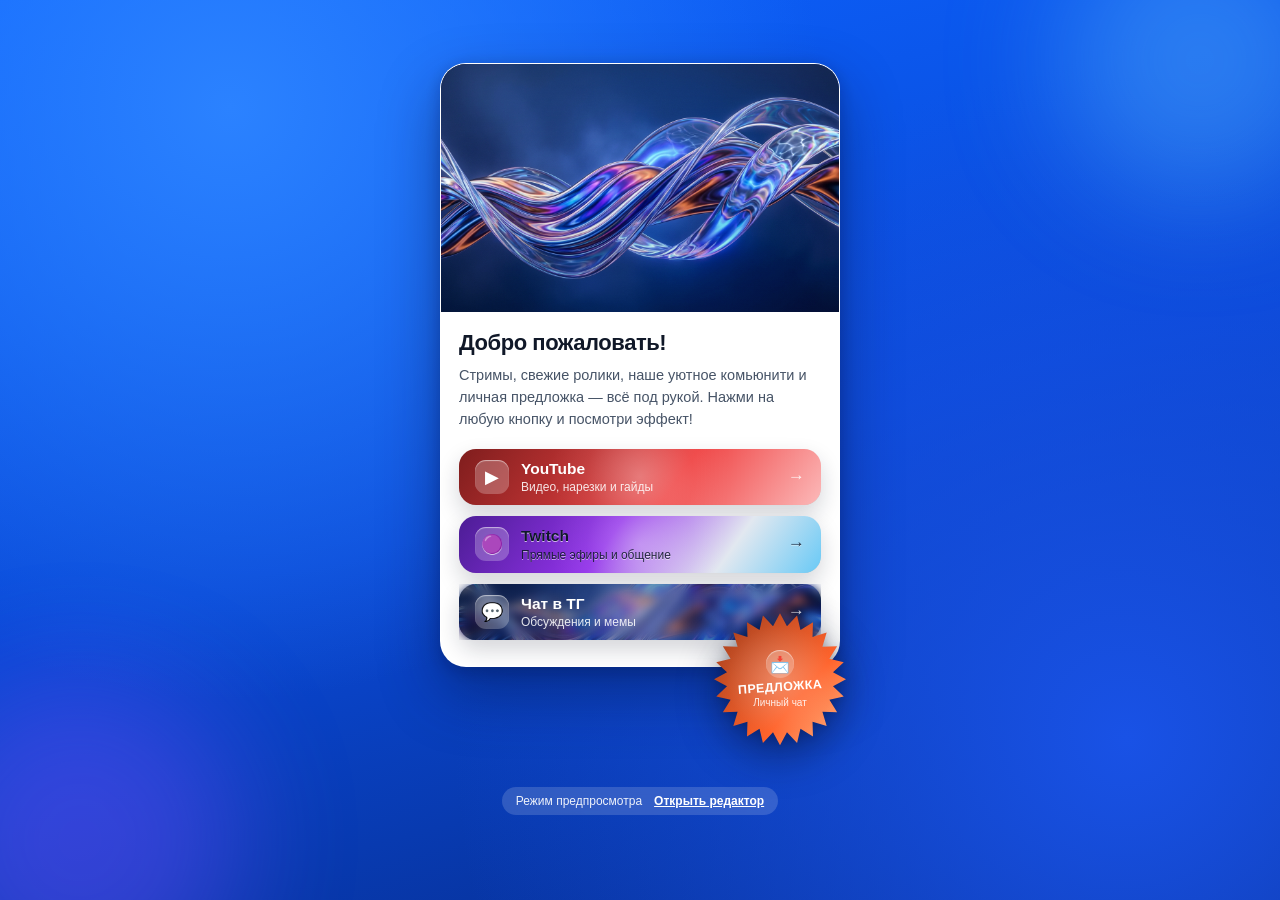
==== docs/index.html @ f191b09d "Add Telegram channel bot and liquid-chrome Mini App" ====
<!DOCTYPE html>
<html lang="ru">
<head>
  <meta charset="UTF-8" />
  <meta name="viewport" content="width=device-width, initial-scale=1.0, maximum-scale=1.0, user-scalable=no" />
  <title>Меню канала</title>
  <script src="https://telegram.org/js/telegram-web-app.js"></script>
  <link rel="stylesheet" href="./styles.css" />
</head>
<body class="bg-telegram-blue">
  <div class="ambient-bg" aria-hidden="true">
    <span class="orb orb-1"></span>
    <span class="orb orb-2"></span>
  </div>

  <main class="stage">
    <section class="card-wrapper" id="cardWrapper">
      <article class="channel-card" id="channelCard">
        <div class="cover-box" id="coverBox">
          <img id="coverImg" src="./assets/cover.jpg" alt="Обложка канала" loading="eager" />
          <div class="cover-gloss"></div>
        </div>

        <div class="card-content">
          <h1 class="brand-title" id="brandTitle">Добро пожаловать!</h1>
          <p class="brand-subtitle" id="brandSubtitle"></p>

          <div class="buttons-stack" id="buttonsStack"></div>
        </div>
      </article>

      <div class="starburst-dock" id="starburstDock"></div>
    </section>

    <footer class="miniapp-footer" id="previewBar" hidden>
      <span>Режим предпросмотра</span>
      <a href="./editor.html" class="footer-link">Открыть редактор</a>
    </footer>
  </main>

  <script src="./app.js"></script>
</body>
</html>
---- docs/styles.css ----
:root {
  --bg-blue-top: #0c63ff;
  --bg-blue-mid: #0a49d6;
  --bg-blue-bottom: #062b8a;
  --card-bg: #ffffff;
  --card-text: #101828;
  --card-muted: #475467;
  --card-shadow: 0 26px 60px rgba(3, 18, 66, 0.45), 0 4px 16px rgba(3, 18, 66, 0.25);
  --mx: 50%;
  --my: 50%;
}

* {
  box-sizing: border-box;
  -webkit-tap-highlight-color: transparent;
}

html,
body {
  margin: 0;
  min-height: 100%;
  font-family: -apple-system, BlinkMacSystemFont, "Segoe UI", Roboto, Inter, Helvetica, Arial, sans-serif;
  color: var(--card-text);
  overflow-x: hidden;
}

body.bg-telegram-blue {
  background: radial-gradient(circle at 18% 12%, #2b82ff 0%, transparent 45%),
              radial-gradient(circle at 88% 82%, #1952e6 0%, transparent 50%),
              linear-gradient(165deg, var(--bg-blue-top) 0%, var(--bg-blue-mid) 52%, var(--bg-blue-bottom) 100%);
}

body.bg-telegram-dark {
  background: radial-gradient(circle at 20% 15%, #1f3d7a 0%, transparent 48%),
              linear-gradient(165deg, #0b1120 0%, #111b33 55%, #090e1a 100%);
}

body.bg-telegram-theme {
  background: var(--tg-theme-bg-color, linear-gradient(165deg, var(--bg-blue-top), var(--bg-blue-bottom)));
}

.ambient-bg {
  position: fixed;
  inset: 0;
  pointer-events: none;
  overflow: hidden;
  z-index: 0;
}

.orb {
  position: absolute;
  border-radius: 50%;
  filter: blur(60px);
  opacity: 0.42;
  animation: floatOrb 12s ease-in-out infinite alternate;
}

.orb-1 {
  width: 280px;
  height: 280px;
  top: -80px;
  right: -60px;
  background: #57b5ff;
}

.orb-2 {
  width: 320px;
  height: 320px;
  bottom: -100px;
  left: -80px;
  background: #6f4cff;
  animation-delay: -5s;
}

@keyframes floatOrb {
  from { transform: translate3d(0, 0, 0) scale(1); }
  to { transform: translate3d(18px, -22px, 0) scale(1.08); }
}

.stage {
  position: relative;
  z-index: 1;
  min-height: 100vh;
  display: flex;
  flex-direction: column;
  align-items: center;
  justify-content: center;
  padding: 20px 16px 42px;
}

.card-wrapper {
  position: relative;
  width: 100%;
  max-width: 400px;
  padding-bottom: 34px;
}

.channel-card {
  position: relative;
  background: var(--card-bg);
  border-radius: 26px;
  overflow: hidden;
  box-shadow: var(--card-shadow);
  border: 1px solid rgba(255, 255, 255, 0.55);
  transition: transform 0.25s ease;
}

body.card-dark .channel-card {
  background: #141c2f;
  color: #f8fafc;
  border-color: rgba(255, 255, 255, 0.14);
}

body.card-dark .brand-subtitle {
  color: #cbd5e1;
}

.cover-box {
  position: relative;
  width: 100%;
  aspect-ratio: 16 / 10;
  background: linear-gradient(135deg, #0f172a, #1d4ed8);
  overflow: hidden;
}

.cover-box img {
  width: 100%;
  height: 100%;
  object-fit: cover;
  display: block;
}

.cover-gloss {
  position: absolute;
  inset: 0;
  background: linear-gradient(180deg, rgba(255, 255, 255, 0.08) 0%, transparent 50%, rgba(16, 24, 40, 0.18) 100%);
  pointer-events: none;
}

.card-content {
  padding: 18px 18px 26px;
}

.brand-title {
  margin: 0 0 8px;
  font-size: 22px;
  line-height: 1.22;
  font-weight: 800;
  letter-spacing: -0.02em;
}

.brand-subtitle {
  margin: 0 0 18px;
  font-size: 14.5px;
  line-height: 1.5;
  color: var(--card-muted);
  white-space: pre-line;
}

.buttons-stack {
  display: flex;
  flex-direction: column;
  gap: 11px;
}

/* Base Interactive Button */
.fx-btn {
  --btn-mx: 50%;
  --btn-my: 50%;
  position: relative;
  display: flex;
  align-items: center;
  gap: 12px;
  width: 100%;
  min-height: 56px;
  padding: 11px 16px;
  border: 0;
  border-radius: 17px;
  cursor: pointer;
  text-align: left;
  text-decoration: none;
  color: #ffffff;
  font-family: inherit;
  overflow: hidden;
  user-select: none;
  isolation: isolate;
  transform: translateZ(0) scale(1);
  transition: transform 0.22s cubic-bezier(0.22, 1, 0.36, 1), box-shadow 0.25s ease;
  box-shadow:
    0 10px 22px rgba(15, 23, 42, 0.18),
    inset 0 1.5px 1px rgba(255, 255, 255, 0.72),
    inset 0 -2.5px 4px rgba(0, 0, 0, 0.24);
}

.fx-btn:active,
.fx-btn.is-pressed {
  transform: translateZ(0) scale(0.965);
}

.fx-btn__bg {
  position: absolute;
  inset: 0;
  z-index: -3;
  background-size: 230% 230%;
  animation: chromeFlow 6.5s ease-in-out infinite;
}

/* Specular moving chrome sheen */
.fx-btn::before {
  content: "";
  position: absolute;
  inset: -40% -60%;
  z-index: -2;
  background: linear-gradient(
    112deg,
    transparent 34%,
    rgba(255, 255, 255, 0.12) 43%,
    rgba(255, 255, 255, 0.72) 50%,
    rgba(196, 241, 255, 0.34) 54%,
    transparent 64%
  );
  transform: translateX(-65%) rotate(6deg);
  animation: chromeSweep 4.6s cubic-bezier(0.4, 0, 0.2, 1) infinite;
  pointer-events: none;
}

/* Pointer-tracking specular highlight */
.fx-btn::after {
  content: "";
  position: absolute;
  inset: 0;
  z-index: -1;
  background: radial-gradient(
    circle 120px at var(--btn-mx) var(--btn-my),
    rgba(255, 255, 255, 0.42),
    rgba(255, 255, 255, 0.08) 45%,
    transparent 75%
  );
  opacity: 0.75;
  pointer-events: none;
  transition: opacity 0.2s ease;
}

@keyframes chromeFlow {
  0%, 100% { background-position: 0% 50%; }
  50% { background-position: 100% 50%; }
}

@keyframes chromeSweep {
  0% { transform: translateX(-75%) rotate(6deg); }
  55%, 100% { transform: translateX(85%) rotate(6deg); }
}

/* Button Coating Variants */
.fx-btn--chrome-iridescent .fx-btn__bg {
  background-image: linear-gradient(
    125deg,
    #4c1d95 0%,
    #9333ea 18%,
    #e2e8f0 32%,
    #38bdf8 48%,
    #f8fafc 60%,
    #a855f7 78%,
    #1e1b4b 100%
  );
}
.fx-btn--chrome-iridescent {
  color: #0f172a;
  text-shadow: 0 1px 0 rgba(255, 255, 255, 0.65);
}

.fx-btn--chrome-red .fx-btn__bg {
  background-image: linear-gradient(
    125deg,
    #7f1d1d 0%,
    #ef4444 26%,
    #fecaca 46%,
    #dc2626 62%,
    #fca5a5 80%,
    #991b1b 100%
  );
}

.fx-btn--chrome-blue .fx-btn__bg {
  background-image: linear-gradient(
    125deg,
    #1e3a8a 0%,
    #2563eb 25%,
    #bae6fd 48%,
    #0284c7 66%,
    #7dd3fc 84%,
    #1d4ed8 100%
  );
}

.fx-btn--chrome-green .fx-btn__bg {
  background-image: linear-gradient(
    125deg,
    #064e3b 0%,
    #10b981 28%,
    #bbf7d0 48%,
    #059669 66%,
    #6ee7b7 84%,
    #065f46 100%
  );
}

.fx-btn--chrome-orange .fx-btn__bg {
  background-image: linear-gradient(
    130deg,
    #9a3412 0%,
    #ff5a1f 28%,
    #fed7aa 48%,
    #ea580c 66%,
    #fdba74 84%,
    #c2410c 100%
  );
}

.fx-btn--photo-glass .fx-btn__bg {
  background-size: cover;
  background-position: center;
  animation: none;
  filter: saturate(1.18) contrast(1.06);
}

.fx-btn--photo-glass .fx-btn__glass {
  position: absolute;
  inset: 0;
  z-index: -2;
  background: linear-gradient(135deg, rgba(15, 23, 42, 0.56), rgba(30, 58, 138, 0.38));
  backdrop-filter: blur(4px);
  -webkit-backdrop-filter: blur(4px);
}

.fx-btn__icon {
  flex: 0 0 auto;
  width: 34px;
  height: 34px;
  border-radius: 11px;
  display: grid;
  place-items: center;
  font-size: 18px;
  background: rgba(255, 255, 255, 0.24);
  box-shadow: inset 0 1px 1px rgba(255, 255, 255, 0.55);
}

.fx-btn__meta {
  display: flex;
  flex-direction: column;
  min-width: 0;
  flex: 1;
}

.fx-btn__title {
  font-size: 15.5px;
  font-weight: 700;
  line-height: 1.2;
}

.fx-btn__sub {
  font-size: 12px;
  opacity: 0.88;
  margin-top: 2px;
  white-space: nowrap;
  overflow: hidden;
  text-overflow: ellipsis;
}

.fx-btn__arrow {
  font-size: 17px;
  opacity: 0.85;
  transition: transform 0.2s ease;
}

.fx-btn:hover .fx-btn__arrow {
  transform: translateX(3px);
}

/* Starburst Overlapping Sticker Button (from user's sketch!) */
.starburst-dock {
  position: relative;
  display: flex;
  justify-content: flex-end;
  gap: 12px;
  margin-top: -54px;
  margin-right: -6px;
  z-index: 5;
  pointer-events: none;
}

.starburst-wrap {
  pointer-events: auto;
  filter: drop-shadow(0 14px 22px rgba(4, 15, 52, 0.45)) drop-shadow(0 2px 5px rgba(0, 0, 0, 0.24));
  animation: starburstFloat 4.8s ease-in-out infinite;
}

@keyframes starburstFloat {
  0%, 100% { transform: translateY(0) rotate(-4deg); }
  50% { transform: translateY(-5px) rotate(-1deg); }
}

.fx-btn--starburst {
  width: 132px;
  height: 132px;
  min-height: 132px;
  padding: 16px;
  border-radius: 0;
  flex-direction: column;
  justify-content: center;
  align-items: center;
  text-align: center;
  gap: 3px;
  box-shadow: none;
  clip-path: var(--starburst-clip);
}

.fx-btn--starburst .fx-btn__icon {
  width: 28px;
  height: 28px;
  font-size: 16px;
  border-radius: 999px;
}

.fx-btn--starburst .fx-btn__meta {
  flex: 0 0 auto;
  align-items: center;
}

.fx-btn--starburst .fx-btn__title {
  font-size: 12.5px;
  font-weight: 900;
  letter-spacing: 0.03em;
  line-height: 1.1;
  transform: rotate(-4deg);
}

.fx-btn--starburst .fx-btn__sub {
  font-size: 10px;
  margin-top: 2px;
  max-width: 92px;
}

.fx-btn--starburst .fx-btn__arrow {
  display: none;
}

/* Water-drop Concentric Ripple Physics */
.ripple-layer {
  position: absolute;
  inset: 0;
  overflow: hidden;
  border-radius: inherit;
  pointer-events: none;
  z-index: 4;
}

.water-drop {
  position: absolute;
  width: 0;
  height: 0;
  pointer-events: none;
}

.water-flash {
  position: absolute;
  left: 0;
  top: 0;
  width: 26px;
  height: 26px;
  border-radius: 50%;
  transform: translate(-50%, -50%) scale(0.2);
  background: radial-gradient(circle, rgba(255, 255, 255, 0.95) 0%, rgba(186, 230, 253, 0.55) 45%, transparent 72%);
  animation: waterFlash 0.42s ease-out forwards;
}

.water-ring {
  position: absolute;
  left: 0;
  top: 0;
  width: var(--ripple-size, 220px);
  height: var(--ripple-size, 220px);
  border-radius: 50%;
  transform: translate(-50%, -50%) scale(0);
  border: 2.5px solid rgba(255, 255, 255, 0.92);
  background: radial-gradient(circle, transparent 52%, rgba(255, 255, 255, 0.28) 68%, transparent 74%);
  box-shadow: 0 0 14px rgba(186, 230, 253, 0.65), inset 0 0 8px rgba(255, 255, 255, 0.45);
  animation: waterWave 0.85s cubic-bezier(0.14, 0.82, 0.25, 1) forwards;
}

.water-ring--2 {
  border-width: 2px;
  border-color: rgba(255, 255, 255, 0.72);
  animation-delay: 0.09s;
  animation-duration: 0.92s;
}

.water-ring--3 {
  border-width: 1.5px;
  border-color: rgba(255, 255, 255, 0.48);
  animation-delay: 0.19s;
  animation-duration: 1.02s;
}

@keyframes waterFlash {
  0% {
    opacity: 1;
    transform: translate(-50%, -50%) scale(0.15);
  }
  100% {
    opacity: 0;
    transform: translate(-50%, -50%) scale(2.2);
  }
}

@keyframes waterWave {
  0% {
    opacity: 0.95;
    transform: translate(-50%, -50%) scale(0.04);
  }
  35% {
    opacity: 0.82;
  }
  100% {
    opacity: 0;
    transform: translate(-50%, -50%) scale(1.25);
  }
}

.miniapp-footer {
  margin-top: 8px;
  display: flex;
  gap: 12px;
  align-items: center;
  padding: 7px 14px;
  border-radius: 999px;
  background: rgba(255, 255, 255, 0.16);
  backdrop-filter: blur(8px);
  color: rgba(255, 255, 255, 0.92);
  font-size: 12px;
}

.footer-link {
  color: #ffffff;
  font-weight: 700;
  text-decoration: underline;
}
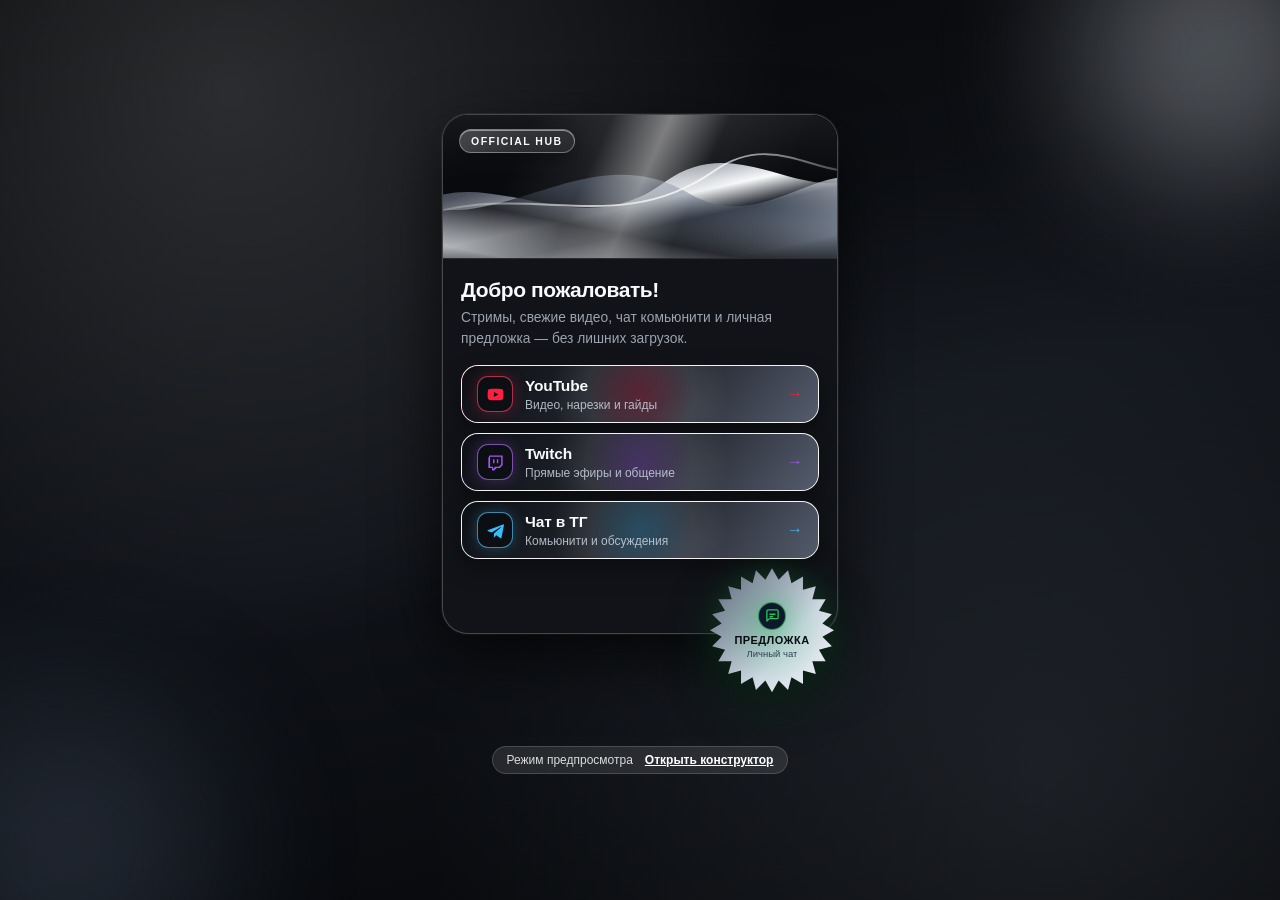
==== commit 1aec0e58: "Switch Mini App to pure-code monochrome liquid chrome with platform accents" ====
--- a/docs/index.html
+++ b/docs/index.html
@@ -2,12 +2,12 @@
 <html lang="ru">
 <head>
   <meta charset="UTF-8" />
-  <meta name="viewport" content="width=device-width, initial-scale=1.0, maximum-scale=1.0, user-scalable=no" />
+  <meta name="viewport" content="width=device-width, initial-scale=1.0, maximum-scale=1.0, user-scalable=no, viewport-fit=cover" />
   <title>Меню канала</title>
   <script src="https://telegram.org/js/telegram-web-app.js"></script>
   <link rel="stylesheet" href="./styles.css" />
 </head>
-<body class="bg-telegram-blue">
+<body class="bg-monochrome-chrome card-dark">
   <div class="ambient-bg" aria-hidden="true">
     <span class="orb orb-1"></span>
     <span class="orb orb-2"></span>
@@ -17,11 +17,43 @@
     <section class="card-wrapper" id="cardWrapper">
       <article class="channel-card" id="channelCard">
         <div class="cover-box" id="coverBox">
-          <img id="coverImg" src="./assets/cover.jpg" alt="Обложка канала" loading="eager" />
+          <div class="chrome-hero" id="chromeHero" aria-hidden="true">
+            <svg class="chrome-waves" viewBox="0 0 440 160" preserveAspectRatio="none">
+              <defs>
+                <linearGradient id="metalA" x1="0%" y1="0%" x2="100%" y2="100%">
+                  <stop offset="0%" stop-color="#0b0c10" />
+                  <stop offset="22%" stop-color="#525866" />
+                  <stop offset="44%" stop-color="#f8fafc" />
+                  <stop offset="56%" stop-color="#1e222b" />
+                  <stop offset="78%" stop-color="#cbd5e1" />
+                  <stop offset="100%" stop-color="#090a0d" />
+                </linearGradient>
+                <linearGradient id="metalB" x1="100%" y1="0%" x2="0%" y2="100%">
+                  <stop offset="0%" stop-color="#ffffff" stop-opacity="0.92" />
+                  <stop offset="30%" stop-color="#64748b" stop-opacity="0.55" />
+                  <stop offset="58%" stop-color="#0f1117" stop-opacity="0.9" />
+                  <stop offset="82%" stop-color="#e2e8f0" stop-opacity="0.85" />
+                  <stop offset="100%" stop-color="#181b22" stop-opacity="0.4" />
+                </linearGradient>
+                <linearGradient id="rimGlow" x1="0%" y1="0%" x2="100%" y2="0%">
+                  <stop offset="0%" stop-color="#ffffff" stop-opacity="0.1" />
+                  <stop offset="50%" stop-color="#ffffff" stop-opacity="0.95" />
+                  <stop offset="100%" stop-color="#ffffff" stop-opacity="0.1" />
+                </linearGradient>
+              </defs>
+              <rect width="440" height="160" fill="#090a0e" />
+              <path class="wave-layer wave-1" d="M-20,115 C60,35 150,155 245,75 C325,10 390,120 465,55 L465,175 L-20,175 Z" fill="url(#metalA)" />
+              <path class="wave-layer wave-2" d="M-20,92 C75,148 165,18 270,88 C345,138 405,36 465,80 L465,175 L-20,175 Z" fill="url(#metalB)" opacity="0.88" />
+              <path class="wave-layer wave-3" d="M-20,124 C95,62 190,145 295,62 C365,8 415,96 465,48" fill="none" stroke="url(#rimGlow)" stroke-width="2.2" />
+            </svg>
+            <div class="chrome-hero__sheen"></div>
+            <div class="chrome-hero__badge" id="coverBadge">OFFICIAL HUB</div>
+          </div>
+          <img id="coverImg" alt="Обложка канала" hidden />
           <div class="cover-gloss"></div>
         </div>
 
-        <div class="card-content">
+        <div class="card-content" id="cardContent">
           <h1 class="brand-title" id="brandTitle">Добро пожаловать!</h1>
           <p class="brand-subtitle" id="brandSubtitle"></p>
 
@@ -34,7 +66,7 @@
 
     <footer class="miniapp-footer" id="previewBar" hidden>
       <span>Режим предпросмотра</span>
-      <a href="./editor.html" class="footer-link">Открыть редактор</a>
+      <a href="./editor.html" class="footer-link">Открыть конструктор</a>
     </footer>
   </main>
 
--- a/docs/styles.css
+++ b/docs/styles.css
@@ -1,13 +1,12 @@
 :root {
-  --bg-blue-top: #0c63ff;
-  --bg-blue-mid: #0a49d6;
-  --bg-blue-bottom: #062b8a;
-  --card-bg: #ffffff;
-  --card-text: #101828;
-  --card-muted: #475467;
-  --card-shadow: 0 26px 60px rgba(3, 18, 66, 0.45), 0 4px 16px rgba(3, 18, 66, 0.25);
-  --mx: 50%;
-  --my: 50%;
+  --card-bg: #111318;
+  --card-text: #f8fafc;
+  --card-muted: #9ca3af;
+  --card-border: rgba(255, 255, 255, 0.22);
+  --card-shadow: 0 26px 64px rgba(0, 0, 0, 0.72), 0 0 0 1px rgba(255, 255, 255, 0.08);
+  --accent-color: #e2e8f0;
+  --accent-glow: rgba(255, 255, 255, 0.35);
+  --ripple-tint: rgba(255, 255, 255, 0.85);
 }
 
 * {
@@ -22,21 +21,35 @@
   font-family: -apple-system, BlinkMacSystemFont, "Segoe UI", Roboto, Inter, Helvetica, Arial, sans-serif;
   color: var(--card-text);
   overflow-x: hidden;
+  -webkit-font-smoothing: antialiased;
+}
+
+/* Backgrounds */
+body.bg-monochrome-chrome {
+  background:
+    radial-gradient(circle at 18% 10%, rgba(255, 255, 255, 0.14) 0%, transparent 42%),
+    radial-gradient(circle at 82% 86%, rgba(148, 163, 184, 0.14) 0%, transparent 48%),
+    linear-gradient(165deg, #060709 0%, #101319 52%, #050608 100%);
 }
 
 body.bg-telegram-blue {
-  background: radial-gradient(circle at 18% 12%, #2b82ff 0%, transparent 45%),
-              radial-gradient(circle at 88% 82%, #1952e6 0%, transparent 50%),
-              linear-gradient(165deg, var(--bg-blue-top) 0%, var(--bg-blue-mid) 52%, var(--bg-blue-bottom) 100%);
-}
-
-body.bg-telegram-dark {
-  background: radial-gradient(circle at 20% 15%, #1f3d7a 0%, transparent 48%),
-              linear-gradient(165deg, #0b1120 0%, #111b33 55%, #090e1a 100%);
+  background:
+    radial-gradient(circle at 18% 12%, #2b82ff 0%, transparent 45%),
+    radial-gradient(circle at 88% 82%, #1952e6 0%, transparent 50%),
+    linear-gradient(165deg, #0c63ff 0%, #0a49d6 52%, #062b8a 100%);
 }
 
 body.bg-telegram-theme {
-  background: var(--tg-theme-bg-color, linear-gradient(165deg, var(--bg-blue-top), var(--bg-blue-bottom)));
+  background: var(--tg-theme-bg-color, linear-gradient(165deg, #060709, #101319));
+}
+
+/* Light card override */
+body.card-light {
+  --card-bg: #f8fafc;
+  --card-text: #0f172a;
+  --card-muted: #475467;
+  --card-border: rgba(15, 23, 42, 0.14);
+  --card-shadow: 0 24px 56px rgba(0, 0, 0, 0.42);
 }
 
 .ambient-bg {
@@ -50,77 +63,76 @@
 .orb {
   position: absolute;
   border-radius: 50%;
-  filter: blur(60px);
-  opacity: 0.42;
-  animation: floatOrb 12s ease-in-out infinite alternate;
+  filter: blur(72px);
+  opacity: 0.34;
+  animation: floatOrb 13s ease-in-out infinite alternate;
 }
 
 .orb-1 {
-  width: 280px;
-  height: 280px;
+  width: 260px;
+  height: 260px;
   top: -80px;
   right: -60px;
-  background: #57b5ff;
+  background: #e2e8f0;
 }
 
 .orb-2 {
-  width: 320px;
-  height: 320px;
+  width: 300px;
+  height: 300px;
   bottom: -100px;
   left: -80px;
-  background: #6f4cff;
+  background: #475569;
   animation-delay: -5s;
 }
+
+body.bg-telegram-blue .orb-1 { background: #60a5fa; opacity: 0.45; }
+body.bg-telegram-blue .orb-2 { background: #6366f1; opacity: 0.4; }
 
 @keyframes floatOrb {
   from { transform: translate3d(0, 0, 0) scale(1); }
-  to { transform: translate3d(18px, -22px, 0) scale(1.08); }
+  to { transform: translate3d(16px, -20px, 0) scale(1.06); }
 }
 
 .stage {
   position: relative;
   z-index: 1;
   min-height: 100vh;
+  min-height: 100dvh;
   display: flex;
   flex-direction: column;
   align-items: center;
   justify-content: center;
-  padding: 20px 16px 42px;
+  padding: max(16px, env(safe-area-inset-top)) 16px max(28px, env(safe-area-inset-bottom));
 }
 
 .card-wrapper {
   position: relative;
   width: 100%;
-  max-width: 400px;
-  padding-bottom: 34px;
+  max-width: 396px;
+}
+
+.card-wrapper.has-starburst {
+  padding-bottom: 44px;
 }
 
 .channel-card {
   position: relative;
   background: var(--card-bg);
+  color: var(--card-text);
   border-radius: 26px;
   overflow: hidden;
   box-shadow: var(--card-shadow);
-  border: 1px solid rgba(255, 255, 255, 0.55);
-  transition: transform 0.25s ease;
-}
-
-body.card-dark .channel-card {
-  background: #141c2f;
-  color: #f8fafc;
-  border-color: rgba(255, 255, 255, 0.14);
-}
-
-body.card-dark .brand-subtitle {
-  color: #cbd5e1;
-}
-
+  border: 1px solid var(--card-border);
+}
+
+/* Pure-Code Liquid Chrome Header */
 .cover-box {
   position: relative;
   width: 100%;
-  aspect-ratio: 16 / 10;
-  background: linear-gradient(135deg, #0f172a, #1d4ed8);
+  height: 144px;
+  background: #08090d;
   overflow: hidden;
+  border-bottom: 1px solid rgba(255, 255, 255, 0.14);
 }
 
 .cover-box img {
@@ -130,29 +142,101 @@
   display: block;
 }
 
+.chrome-hero {
+  position: relative;
+  width: 100%;
+  height: 100%;
+  overflow: hidden;
+  background: radial-gradient(circle at 25% 20%, #272c38 0%, #090a0f 75%);
+}
+
+.chrome-waves {
+  width: 112%;
+  height: 100%;
+  margin-left: -6%;
+  display: block;
+}
+
+.wave-1 {
+  animation: waveDriftA 9s ease-in-out infinite alternate;
+}
+
+.wave-2 {
+  animation: waveDriftB 7.5s ease-in-out infinite alternate;
+}
+
+.wave-3 {
+  animation: waveDriftA 9s ease-in-out infinite alternate;
+}
+
+@keyframes waveDriftA {
+  from { transform: translateX(-10px) translateY(0px); }
+  to { transform: translateX(12px) translateY(-4px); }
+}
+
+@keyframes waveDriftB {
+  from { transform: translateX(10px) translateY(-3px); }
+  to { transform: translateX(-10px) translateY(3px); }
+}
+
+.chrome-hero__sheen {
+  position: absolute;
+  inset: -40% -60%;
+  background: linear-gradient(
+    114deg,
+    transparent 36%,
+    rgba(255, 255, 255, 0.08) 44%,
+    rgba(255, 255, 255, 0.45) 50%,
+    rgba(255, 255, 255, 0.06) 56%,
+    transparent 65%
+  );
+  animation: chromeSweep 6.2s cubic-bezier(0.4, 0, 0.2, 1) infinite;
+  pointer-events: none;
+}
+
+.chrome-hero__badge {
+  position: absolute;
+  left: 16px;
+  top: 14px;
+  padding: 5px 11px;
+  border-radius: 999px;
+  font-size: 10.5px;
+  font-weight: 800;
+  letter-spacing: 0.14em;
+  text-transform: uppercase;
+  color: #f8fafc;
+  background: linear-gradient(135deg, rgba(255, 255, 255, 0.22), rgba(255, 255, 255, 0.05));
+  border: 1px solid rgba(255, 255, 255, 0.34);
+  box-shadow: inset 0 1px 0 rgba(255, 255, 255, 0.45), 0 6px 16px rgba(0, 0, 0, 0.45);
+}
+
 .cover-gloss {
   position: absolute;
   inset: 0;
-  background: linear-gradient(180deg, rgba(255, 255, 255, 0.08) 0%, transparent 50%, rgba(16, 24, 40, 0.18) 100%);
+  background: linear-gradient(180deg, rgba(255, 255, 255, 0.06) 0%, transparent 45%, rgba(0, 0, 0, 0.28) 100%);
   pointer-events: none;
 }
 
 .card-content {
-  padding: 18px 18px 26px;
+  padding: 18px 18px 24px;
+}
+
+.card-wrapper.has-starburst .card-content {
+  padding-bottom: 74px;
 }
 
 .brand-title {
-  margin: 0 0 8px;
-  font-size: 22px;
+  margin: 0 0 6px;
+  font-size: 21px;
   line-height: 1.22;
   font-weight: 800;
   letter-spacing: -0.02em;
 }
 
 .brand-subtitle {
-  margin: 0 0 18px;
-  font-size: 14.5px;
-  line-height: 1.5;
+  margin: 0 0 16px;
+  font-size: 13.8px;
+  line-height: 1.48;
   color: var(--card-muted);
   white-space: pre-line;
 }
@@ -160,71 +244,83 @@
 .buttons-stack {
   display: flex;
   flex-direction: column;
-  gap: 11px;
-}
-
-/* Base Interactive Button */
+  gap: 10px;
+}
+
+/* Monochrome Chrome Interactive Button */
 .fx-btn {
   --btn-mx: 50%;
   --btn-my: 50%;
+  --accent-color: #f8fafc;
+  --accent-glow: rgba(255, 255, 255, 0.35);
+  --ripple-tint: rgba(255, 255, 255, 0.88);
   position: relative;
   display: flex;
   align-items: center;
   gap: 12px;
   width: 100%;
   min-height: 56px;
-  padding: 11px 16px;
-  border: 0;
+  padding: 10px 15px;
+  border: 1px solid rgba(255, 255, 255, 0.24);
   border-radius: 17px;
   cursor: pointer;
   text-align: left;
   text-decoration: none;
-  color: #ffffff;
+  color: #f8fafc;
   font-family: inherit;
   overflow: hidden;
   user-select: none;
   isolation: isolate;
   transform: translateZ(0) scale(1);
-  transition: transform 0.22s cubic-bezier(0.22, 1, 0.36, 1), box-shadow 0.25s ease;
+  transition: transform 0.2s cubic-bezier(0.22, 1, 0.36, 1), border-color 0.2s ease;
   box-shadow:
-    0 10px 22px rgba(15, 23, 42, 0.18),
-    inset 0 1.5px 1px rgba(255, 255, 255, 0.72),
-    inset 0 -2.5px 4px rgba(0, 0, 0, 0.24);
+    0 10px 22px rgba(0, 0, 0, 0.36),
+    inset 0 1.5px 0 rgba(255, 255, 255, 0.45),
+    inset 0 -2px 4px rgba(0, 0, 0, 0.45);
+}
+
+/* Platform Color Accent Bar on Left Edge */
+.fx-btn:not(.fx-btn--starburst) {
+  box-shadow:
+    inset 3.5px 0 0 var(--accent-color),
+    0 10px 22px rgba(0, 0, 0, 0.36),
+    inset 0 1.5px 0 rgba(255, 255, 255, 0.45),
+    inset 0 -2px 4px rgba(0, 0, 0, 0.45);
 }
 
 .fx-btn:active,
 .fx-btn.is-pressed {
-  transform: translateZ(0) scale(0.965);
+  transform: translateZ(0) scale(0.968);
 }
 
 .fx-btn__bg {
   position: absolute;
   inset: 0;
   z-index: -3;
-  background-size: 230% 230%;
+  background-size: 240% 240%;
   animation: chromeFlow 6.5s ease-in-out infinite;
 }
 
-/* Specular moving chrome sheen */
+/* Specular Liquid Chrome Sweep */
 .fx-btn::before {
   content: "";
   position: absolute;
-  inset: -40% -60%;
+  inset: -45% -65%;
   z-index: -2;
   background: linear-gradient(
-    112deg,
-    transparent 34%,
-    rgba(255, 255, 255, 0.12) 43%,
-    rgba(255, 255, 255, 0.72) 50%,
-    rgba(196, 241, 255, 0.34) 54%,
-    transparent 64%
+    114deg,
+    transparent 35%,
+    rgba(255, 255, 255, 0.14) 44%,
+    rgba(255, 255, 255, 0.62) 50%,
+    rgba(255, 255, 255, 0.12) 56%,
+    transparent 65%
   );
-  transform: translateX(-65%) rotate(6deg);
-  animation: chromeSweep 4.6s cubic-bezier(0.4, 0, 0.2, 1) infinite;
-  pointer-events: none;
-}
-
-/* Pointer-tracking specular highlight */
+  transform: translateX(-75%) rotate(6deg);
+  animation: chromeSweep 4.8s cubic-bezier(0.4, 0, 0.2, 1) infinite;
+  pointer-events: none;
+}
+
+/* Pointer-Tracking Specular Reflection */
 .fx-btn::after {
   content: "";
   position: absolute;
@@ -232,13 +328,12 @@
   z-index: -1;
   background: radial-gradient(
     circle 120px at var(--btn-mx) var(--btn-my),
-    rgba(255, 255, 255, 0.42),
-    rgba(255, 255, 255, 0.08) 45%,
-    transparent 75%
+    var(--accent-glow),
+    rgba(255, 255, 255, 0.12) 45%,
+    transparent 74%
   );
-  opacity: 0.75;
-  pointer-events: none;
-  transition: opacity 0.2s ease;
+  opacity: 0.72;
+  pointer-events: none;
 }
 
 @keyframes chromeFlow {
@@ -247,102 +342,137 @@
 }
 
 @keyframes chromeSweep {
-  0% { transform: translateX(-75%) rotate(6deg); }
-  55%, 100% { transform: translateX(85%) rotate(6deg); }
-}
-
-/* Button Coating Variants */
+  0% { transform: translateX(-78%) rotate(6deg); }
+  52%, 100% { transform: translateX(85%) rotate(6deg); }
+}
+
+/* Monochrome & Chrome Coating Variants */
+.fx-btn--chrome-mono .fx-btn__bg {
+  background-image: linear-gradient(
+    130deg,
+    #0e1015 0%,
+    #252932 24%,
+    #5b6374 44%,
+    #1c1f26 58%,
+    #414856 78%,
+    #0d0f14 100%
+  );
+}
+
+.fx-btn--chrome-silver .fx-btn__bg {
+  background-image: linear-gradient(
+    130deg,
+    #475569 0%,
+    #cbd5e1 26%,
+    #ffffff 48%,
+    #94a3b8 64%,
+    #f1f5f9 82%,
+    #334155 100%
+  );
+}
+.fx-btn--chrome-silver {
+  color: #090b10;
+  border-color: rgba(255, 255, 255, 0.85);
+}
+.fx-btn--chrome-silver .fx-btn__sub {
+  color: #334155;
+  opacity: 1;
+}
+
 .fx-btn--chrome-iridescent .fx-btn__bg {
   background-image: linear-gradient(
     125deg,
-    #4c1d95 0%,
-    #9333ea 18%,
-    #e2e8f0 32%,
-    #38bdf8 48%,
-    #f8fafc 60%,
-    #a855f7 78%,
-    #1e1b4b 100%
+    #1e1b4b 0%,
+    #6d28d9 20%,
+    #e2e8f0 38%,
+    #38bdf8 54%,
+    #f8fafc 68%,
+    #4338ca 86%,
+    #0f172a 100%
   );
 }
 .fx-btn--chrome-iridescent {
   color: #0f172a;
-  text-shadow: 0 1px 0 rgba(255, 255, 255, 0.65);
 }
 
 .fx-btn--chrome-red .fx-btn__bg {
-  background-image: linear-gradient(
-    125deg,
-    #7f1d1d 0%,
-    #ef4444 26%,
-    #fecaca 46%,
-    #dc2626 62%,
-    #fca5a5 80%,
-    #991b1b 100%
-  );
-}
-
+  background-image: linear-gradient(125deg, #2b090e 0%, #b91c1c 30%, #fca5a5 48%, #dc2626 68%, #450a0a 100%);
+}
 .fx-btn--chrome-blue .fx-btn__bg {
-  background-image: linear-gradient(
-    125deg,
-    #1e3a8a 0%,
-    #2563eb 25%,
-    #bae6fd 48%,
-    #0284c7 66%,
-    #7dd3fc 84%,
-    #1d4ed8 100%
-  );
-}
-
+  background-image: linear-gradient(125deg, #0b1b3d 0%, #1d4ed8 30%, #bae6fd 48%, #0284c7 68%, #0f172a 100%);
+}
 .fx-btn--chrome-green .fx-btn__bg {
-  background-image: linear-gradient(
-    125deg,
-    #064e3b 0%,
-    #10b981 28%,
-    #bbf7d0 48%,
-    #059669 66%,
-    #6ee7b7 84%,
-    #065f46 100%
-  );
-}
-
+  background-image: linear-gradient(125deg, #06281e 0%, #059669 30%, #bbf7d0 48%, #10b981 68%, #042f2e 100%);
+}
 .fx-btn--chrome-orange .fx-btn__bg {
-  background-image: linear-gradient(
-    130deg,
-    #9a3412 0%,
-    #ff5a1f 28%,
-    #fed7aa 48%,
-    #ea580c 66%,
-    #fdba74 84%,
-    #c2410c 100%
-  );
+  background-image: linear-gradient(130deg, #431407 0%, #ea580c 28%, #fed7aa 48%, #f97316 68%, #7c2d12 100%);
 }
 
 .fx-btn--photo-glass .fx-btn__bg {
   background-size: cover;
   background-position: center;
   animation: none;
-  filter: saturate(1.18) contrast(1.06);
 }
 
 .fx-btn--photo-glass .fx-btn__glass {
   position: absolute;
   inset: 0;
   z-index: -2;
-  background: linear-gradient(135deg, rgba(15, 23, 42, 0.56), rgba(30, 58, 138, 0.38));
-  backdrop-filter: blur(4px);
-  -webkit-backdrop-filter: blur(4px);
+  background: linear-gradient(135deg, rgba(10, 12, 16, 0.72), rgba(24, 28, 36, 0.56));
+}
+
+/* Platform Accents (Glow, Icon Badge, Water Ripple Tint) */
+.fx-btn--accent-youtube {
+  --accent-color: #ff1e42;
+  --accent-glow: rgba(255, 30, 66, 0.34);
+  --ripple-tint: rgba(255, 110, 130, 0.92);
+}
+
+.fx-btn--accent-twitch {
+  --accent-color: #a855f7;
+  --accent-glow: rgba(168, 85, 247, 0.36);
+  --ripple-tint: rgba(196, 148, 255, 0.92);
+}
+
+.fx-btn--accent-telegram {
+  --accent-color: #38bdf8;
+  --accent-glow: rgba(56, 189, 248, 0.36);
+  --ripple-tint: rgba(125, 211, 252, 0.94);
+}
+
+.fx-btn--accent-emerald {
+  --accent-color: #22c55e;
+  --accent-glow: rgba(34, 197, 94, 0.35);
+  --ripple-tint: rgba(134, 239, 172, 0.94);
+}
+
+.fx-btn--accent-silver {
+  --accent-color: #f8fafc;
+  --accent-glow: rgba(255, 255, 255, 0.35);
+  --ripple-tint: rgba(255, 255, 255, 0.92);
 }
 
 .fx-btn__icon {
   flex: 0 0 auto;
-  width: 34px;
-  height: 34px;
+  width: 36px;
+  height: 36px;
   border-radius: 11px;
   display: grid;
   place-items: center;
-  font-size: 18px;
-  background: rgba(255, 255, 255, 0.24);
-  box-shadow: inset 0 1px 1px rgba(255, 255, 255, 0.55);
+  color: var(--accent-color);
+  background: rgba(9, 11, 15, 0.65);
+  border: 1px solid color-mix(in srgb, var(--accent-color) 55%, rgba(255, 255, 255, 0.25));
+  box-shadow: 0 0 14px color-mix(in srgb, var(--accent-color) 28%, transparent);
+}
+
+.fx-btn--chrome-silver .fx-btn__icon {
+  background: #0f172a;
+}
+
+.fx-btn__icon svg {
+  width: 19px;
+  height: 19px;
+  display: block;
 }
 
 .fx-btn__meta {
@@ -354,13 +484,15 @@
 
 .fx-btn__title {
   font-size: 15.5px;
-  font-weight: 700;
+  font-weight: 750;
   line-height: 1.2;
+  letter-spacing: -0.01em;
 }
 
 .fx-btn__sub {
   font-size: 12px;
-  opacity: 0.88;
+  color: #cbd5e1;
+  opacity: 0.85;
   margin-top: 2px;
   white-space: nowrap;
   overflow: hidden;
@@ -368,58 +500,67 @@
 }
 
 .fx-btn__arrow {
-  font-size: 17px;
-  opacity: 0.85;
+  font-size: 16px;
+  color: var(--accent-color);
+  opacity: 0.9;
   transition: transform 0.2s ease;
 }
 
-.fx-btn:hover .fx-btn__arrow {
-  transform: translateX(3px);
-}
-
-/* Starburst Overlapping Sticker Button (from user's sketch!) */
+@media (hover: hover) {
+  .fx-btn:hover .fx-btn__arrow {
+    transform: translateX(3px);
+  }
+}
+
+/* Starburst Overlapping Badge (with clean corner placement) */
 .starburst-dock {
   position: relative;
   display: flex;
   justify-content: flex-end;
-  gap: 12px;
-  margin-top: -54px;
-  margin-right: -6px;
+  gap: 10px;
+  margin-top: -66px;
+  margin-right: 4px;
   z-index: 5;
   pointer-events: none;
 }
 
 .starburst-wrap {
   pointer-events: auto;
-  filter: drop-shadow(0 14px 22px rgba(4, 15, 52, 0.45)) drop-shadow(0 2px 5px rgba(0, 0, 0, 0.24));
-  animation: starburstFloat 4.8s ease-in-out infinite;
+  filter: drop-shadow(0 16px 24px rgba(0, 0, 0, 0.65)) drop-shadow(0 0 12px var(--starburst-glow, rgba(34, 197, 94, 0.28)));
+  animation: starburstFloat 5s ease-in-out infinite;
 }
 
 @keyframes starburstFloat {
-  0%, 100% { transform: translateY(0) rotate(-4deg); }
-  50% { transform: translateY(-5px) rotate(-1deg); }
+  0%, 100% { transform: translateY(0) rotate(-3deg); }
+  50% { transform: translateY(-4px) rotate(0deg); }
 }
 
 .fx-btn--starburst {
-  width: 132px;
-  height: 132px;
-  min-height: 132px;
-  padding: 16px;
+  width: 124px;
+  height: 124px;
+  min-height: 124px;
+  padding: 18px 14px;
+  border: 0;
   border-radius: 0;
   flex-direction: column;
   justify-content: center;
   align-items: center;
   text-align: center;
-  gap: 3px;
+  gap: 4px;
   box-shadow: none;
+  -webkit-clip-path: var(--starburst-clip);
   clip-path: var(--starburst-clip);
 }
 
 .fx-btn--starburst .fx-btn__icon {
   width: 28px;
   height: 28px;
-  font-size: 16px;
   border-radius: 999px;
+}
+
+.fx-btn--starburst .fx-btn__icon svg {
+  width: 15px;
+  height: 15px;
 }
 
 .fx-btn--starburst .fx-btn__meta {
@@ -428,24 +569,23 @@
 }
 
 .fx-btn--starburst .fx-btn__title {
-  font-size: 12.5px;
+  font-size: 11px;
   font-weight: 900;
-  letter-spacing: 0.03em;
+  letter-spacing: 0.04em;
   line-height: 1.1;
-  transform: rotate(-4deg);
 }
 
 .fx-btn--starburst .fx-btn__sub {
-  font-size: 10px;
+  font-size: 9.5px;
   margin-top: 2px;
-  max-width: 92px;
+  max-width: 82px;
 }
 
 .fx-btn--starburst .fx-btn__arrow {
   display: none;
 }
 
-/* Water-drop Concentric Ripple Physics */
+/* Water-Drop Concentric Ripple Physics */
 .ripple-layer {
   position: absolute;
   inset: 0;
@@ -466,12 +606,12 @@
   position: absolute;
   left: 0;
   top: 0;
-  width: 26px;
-  height: 26px;
+  width: 24px;
+  height: 24px;
   border-radius: 50%;
   transform: translate(-50%, -50%) scale(0.2);
-  background: radial-gradient(circle, rgba(255, 255, 255, 0.95) 0%, rgba(186, 230, 253, 0.55) 45%, transparent 72%);
-  animation: waterFlash 0.42s ease-out forwards;
+  background: radial-gradient(circle, #ffffff 0%, var(--ripple-tint) 48%, transparent 74%);
+  animation: waterFlash 0.4s ease-out forwards;
 }
 
 .water-ring {
@@ -482,61 +622,47 @@
   height: var(--ripple-size, 220px);
   border-radius: 50%;
   transform: translate(-50%, -50%) scale(0);
-  border: 2.5px solid rgba(255, 255, 255, 0.92);
-  background: radial-gradient(circle, transparent 52%, rgba(255, 255, 255, 0.28) 68%, transparent 74%);
-  box-shadow: 0 0 14px rgba(186, 230, 253, 0.65), inset 0 0 8px rgba(255, 255, 255, 0.45);
+  border: 2.5px solid var(--ripple-tint);
+  background: radial-gradient(circle, transparent 54%, rgba(255, 255, 255, 0.26) 70%, transparent 76%);
+  box-shadow: 0 0 14px var(--ripple-tint), inset 0 0 8px rgba(255, 255, 255, 0.4);
   animation: waterWave 0.85s cubic-bezier(0.14, 0.82, 0.25, 1) forwards;
 }
 
 .water-ring--2 {
   border-width: 2px;
-  border-color: rgba(255, 255, 255, 0.72);
+  opacity: 0.78;
   animation-delay: 0.09s;
-  animation-duration: 0.92s;
+  animation-duration: 0.94s;
 }
 
 .water-ring--3 {
   border-width: 1.5px;
-  border-color: rgba(255, 255, 255, 0.48);
-  animation-delay: 0.19s;
-  animation-duration: 1.02s;
+  opacity: 0.52;
+  animation-delay: 0.18s;
+  animation-duration: 1.04s;
 }
 
 @keyframes waterFlash {
-  0% {
-    opacity: 1;
-    transform: translate(-50%, -50%) scale(0.15);
-  }
-  100% {
-    opacity: 0;
-    transform: translate(-50%, -50%) scale(2.2);
-  }
+  0% { opacity: 1; transform: translate(-50%, -50%) scale(0.15); }
+  100% { opacity: 0; transform: translate(-50%, -50%) scale(2.2); }
 }
 
 @keyframes waterWave {
-  0% {
-    opacity: 0.95;
-    transform: translate(-50%, -50%) scale(0.04);
-  }
-  35% {
-    opacity: 0.82;
-  }
-  100% {
-    opacity: 0;
-    transform: translate(-50%, -50%) scale(1.25);
-  }
+  0% { opacity: 0.96; transform: translate(-50%, -50%) scale(0.04); }
+  35% { opacity: 0.85; }
+  100% { opacity: 0; transform: translate(-50%, -50%) scale(1.25); }
 }
 
 .miniapp-footer {
-  margin-top: 8px;
+  margin-top: 10px;
   display: flex;
   gap: 12px;
   align-items: center;
-  padding: 7px 14px;
+  padding: 6px 14px;
   border-radius: 999px;
-  background: rgba(255, 255, 255, 0.16);
-  backdrop-filter: blur(8px);
-  color: rgba(255, 255, 255, 0.92);
+  background: rgba(255, 255, 255, 0.1);
+  border: 1px solid rgba(255, 255, 255, 0.16);
+  color: rgba(248, 250, 252, 0.86);
   font-size: 12px;
 }
 
@@ -545,3 +671,14 @@
   font-weight: 700;
   text-decoration: underline;
 }
+
+@media (prefers-reduced-motion: reduce) {
+  .orb,
+  .wave-layer,
+  .chrome-hero__sheen,
+  .fx-btn__bg,
+  .fx-btn::before,
+  .starburst-wrap {
+    animation: none;
+  }
+}
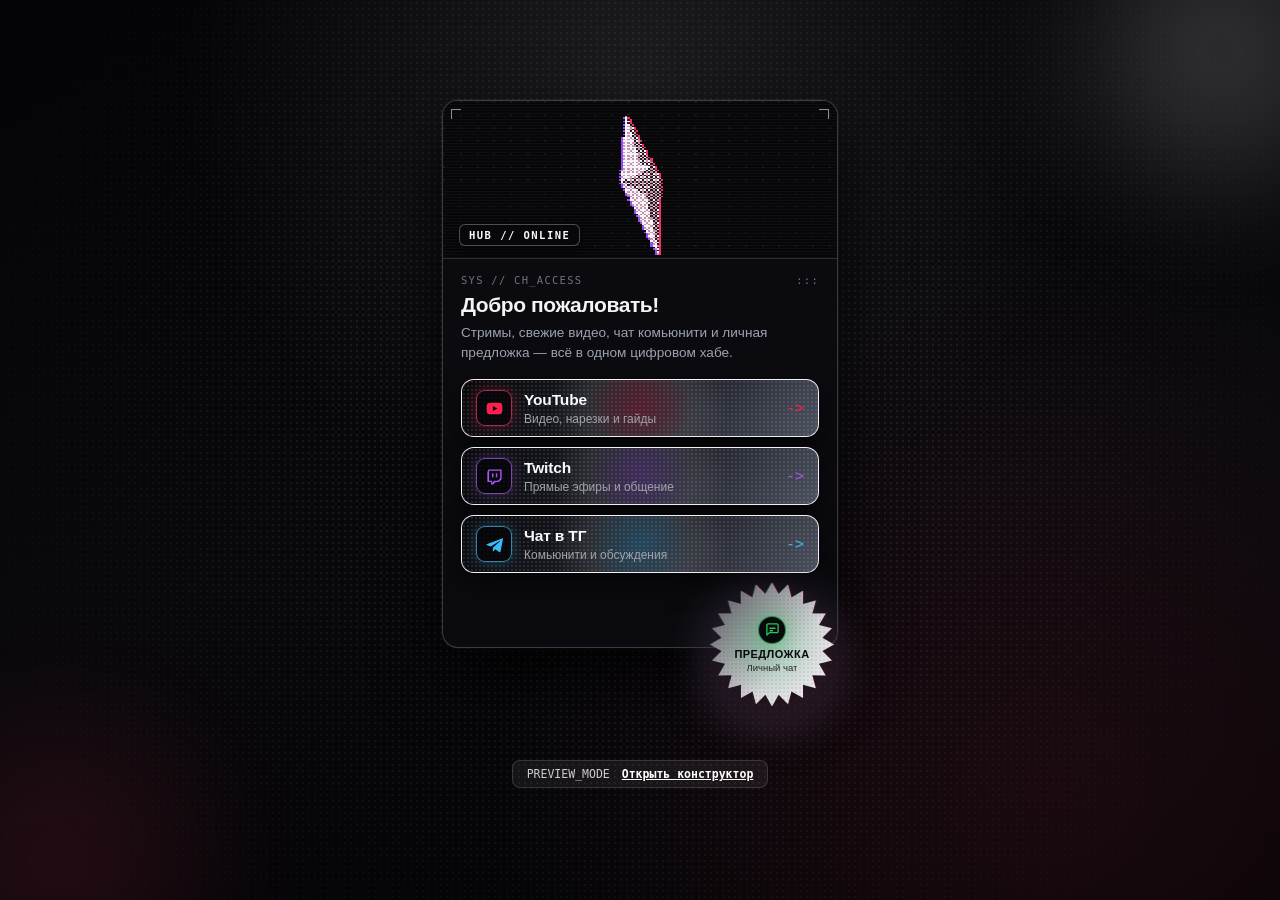
==== commit 310d1090: "Add 3D Bayer-dithered cyber-star header and dark digital chrome style" ====
--- a/docs/index.html
+++ b/docs/index.html
@@ -7,8 +7,9 @@
   <script src="https://telegram.org/js/telegram-web-app.js"></script>
   <link rel="stylesheet" href="./styles.css" />
 </head>
-<body class="bg-monochrome-chrome card-dark">
+<body class="bg-cyber-void card-dark">
   <div class="ambient-bg" aria-hidden="true">
+    <div class="dither-grid"></div>
     <span class="orb orb-1"></span>
     <span class="orb orb-2"></span>
   </div>
@@ -16,44 +17,47 @@
   <main class="stage">
     <section class="card-wrapper" id="cardWrapper">
       <article class="channel-card" id="channelCard">
+        <span class="hud-corner hud-tl" aria-hidden="true"></span>
+        <span class="hud-corner hud-tr" aria-hidden="true"></span>
+
         <div class="cover-box" id="coverBox">
-          <div class="chrome-hero" id="chromeHero" aria-hidden="true">
+          <canvas class="dither-canvas" id="ditherCanvas" width="188" height="96" aria-hidden="true"></canvas>
+
+          <div class="chrome-hero" id="chromeHero" hidden aria-hidden="true">
             <svg class="chrome-waves" viewBox="0 0 440 160" preserveAspectRatio="none">
               <defs>
                 <linearGradient id="metalA" x1="0%" y1="0%" x2="100%" y2="100%">
-                  <stop offset="0%" stop-color="#0b0c10" />
-                  <stop offset="22%" stop-color="#525866" />
-                  <stop offset="44%" stop-color="#f8fafc" />
-                  <stop offset="56%" stop-color="#1e222b" />
-                  <stop offset="78%" stop-color="#cbd5e1" />
-                  <stop offset="100%" stop-color="#090a0d" />
+                  <stop offset="0%" stop-color="#070709" />
+                  <stop offset="28%" stop-color="#3f4450" />
+                  <stop offset="48%" stop-color="#f8fafc" />
+                  <stop offset="62%" stop-color="#17191f" />
+                  <stop offset="85%" stop-color="#94a3b8" />
+                  <stop offset="100%" stop-color="#070709" />
                 </linearGradient>
                 <linearGradient id="metalB" x1="100%" y1="0%" x2="0%" y2="100%">
-                  <stop offset="0%" stop-color="#ffffff" stop-opacity="0.92" />
-                  <stop offset="30%" stop-color="#64748b" stop-opacity="0.55" />
-                  <stop offset="58%" stop-color="#0f1117" stop-opacity="0.9" />
-                  <stop offset="82%" stop-color="#e2e8f0" stop-opacity="0.85" />
-                  <stop offset="100%" stop-color="#181b22" stop-opacity="0.4" />
-                </linearGradient>
-                <linearGradient id="rimGlow" x1="0%" y1="0%" x2="100%" y2="0%">
-                  <stop offset="0%" stop-color="#ffffff" stop-opacity="0.1" />
-                  <stop offset="50%" stop-color="#ffffff" stop-opacity="0.95" />
-                  <stop offset="100%" stop-color="#ffffff" stop-opacity="0.1" />
+                  <stop offset="0%" stop-color="#ffffff" stop-opacity="0.9" />
+                  <stop offset="35%" stop-color="#525866" stop-opacity="0.5" />
+                  <stop offset="65%" stop-color="#0a0b0e" stop-opacity="0.92" />
+                  <stop offset="100%" stop-color="#e2e8f0" stop-opacity="0.7" />
                 </linearGradient>
               </defs>
-              <rect width="440" height="160" fill="#090a0e" />
+              <rect width="440" height="160" fill="#07070a" />
               <path class="wave-layer wave-1" d="M-20,115 C60,35 150,155 245,75 C325,10 390,120 465,55 L465,175 L-20,175 Z" fill="url(#metalA)" />
               <path class="wave-layer wave-2" d="M-20,92 C75,148 165,18 270,88 C345,138 405,36 465,80 L465,175 L-20,175 Z" fill="url(#metalB)" opacity="0.88" />
-              <path class="wave-layer wave-3" d="M-20,124 C95,62 190,145 295,62 C365,8 415,96 465,48" fill="none" stroke="url(#rimGlow)" stroke-width="2.2" />
             </svg>
             <div class="chrome-hero__sheen"></div>
-            <div class="chrome-hero__badge" id="coverBadge">OFFICIAL HUB</div>
           </div>
+
           <img id="coverImg" alt="Обложка канала" hidden />
-          <div class="cover-gloss"></div>
+          <div class="cover-scanlines" aria-hidden="true"></div>
+          <div class="chrome-hero__badge" id="coverBadge">HUB // ONLINE</div>
         </div>
 
         <div class="card-content" id="cardContent">
+          <div class="hud-meta-row" aria-hidden="true">
+            <span class="hud-tag">SYS // CH_ACCESS</span>
+            <span class="hud-dots">:::</span>
+          </div>
           <h1 class="brand-title" id="brandTitle">Добро пожаловать!</h1>
           <p class="brand-subtitle" id="brandSubtitle"></p>
 
@@ -65,7 +69,7 @@
     </section>
 
     <footer class="miniapp-footer" id="previewBar" hidden>
-      <span>Режим предпросмотра</span>
+      <span>PREVIEW_MODE</span>
       <a href="./editor.html" class="footer-link">Открыть конструктор</a>
     </footer>
   </main>
--- a/docs/styles.css
+++ b/docs/styles.css
@@ -1,12 +1,12 @@
 :root {
-  --card-bg: #111318;
-  --card-text: #f8fafc;
+  --card-bg: #0b0b0f;
+  --card-text: #f4f4f6;
   --card-muted: #9ca3af;
-  --card-border: rgba(255, 255, 255, 0.22);
-  --card-shadow: 0 26px 64px rgba(0, 0, 0, 0.72), 0 0 0 1px rgba(255, 255, 255, 0.08);
-  --accent-color: #e2e8f0;
-  --accent-glow: rgba(255, 255, 255, 0.35);
-  --ripple-tint: rgba(255, 255, 255, 0.85);
+  --card-border: rgba(255, 255, 255, 0.2);
+  --card-shadow: 0 28px 68px rgba(0, 0, 0, 0.85), 0 0 0 1px rgba(255, 255, 255, 0.06);
+  --accent-color: #f4f4f6;
+  --accent-glow: rgba(255, 255, 255, 0.34);
+  --ripple-tint: rgba(255, 255, 255, 0.9);
 }
 
 * {
@@ -25,31 +25,35 @@
 }
 
 /* Backgrounds */
+body.bg-cyber-void {
+  background:
+    radial-gradient(circle at 50% 8%, rgba(255, 255, 255, 0.09) 0%, transparent 44%),
+    radial-gradient(circle at 82% 88%, rgba(244, 63, 94, 0.09) 0%, transparent 42%),
+    linear-gradient(170deg, #040406 0%, #09090d 55%, #030305 100%);
+}
+
 body.bg-monochrome-chrome {
   background:
-    radial-gradient(circle at 18% 10%, rgba(255, 255, 255, 0.14) 0%, transparent 42%),
-    radial-gradient(circle at 82% 86%, rgba(148, 163, 184, 0.14) 0%, transparent 48%),
-    linear-gradient(165deg, #060709 0%, #101319 52%, #050608 100%);
+    radial-gradient(circle at 20% 10%, rgba(255, 255, 255, 0.14) 0%, transparent 45%),
+    linear-gradient(165deg, #060709 0%, #101319 55%, #050608 100%);
 }
 
 body.bg-telegram-blue {
   background:
     radial-gradient(circle at 18% 12%, #2b82ff 0%, transparent 45%),
-    radial-gradient(circle at 88% 82%, #1952e6 0%, transparent 50%),
     linear-gradient(165deg, #0c63ff 0%, #0a49d6 52%, #062b8a 100%);
 }
 
 body.bg-telegram-theme {
-  background: var(--tg-theme-bg-color, linear-gradient(165deg, #060709, #101319));
-}
-
-/* Light card override */
+  background: var(--tg-theme-bg-color, #050507);
+}
+
 body.card-light {
-  --card-bg: #f8fafc;
-  --card-text: #0f172a;
-  --card-muted: #475467;
-  --card-border: rgba(15, 23, 42, 0.14);
-  --card-shadow: 0 24px 56px rgba(0, 0, 0, 0.42);
+  --card-bg: #f4f4f7;
+  --card-text: #09090b;
+  --card-muted: #52525b;
+  --card-border: rgba(9, 9, 11, 0.18);
+  --card-shadow: 0 24px 56px rgba(0, 0, 0, 0.55);
 }
 
 .ambient-bg {
@@ -60,37 +64,45 @@
   z-index: 0;
 }
 
+/* Digital Bayer-like background dot matrix */
+.dither-grid {
+  position: absolute;
+  inset: 0;
+  background-image: radial-gradient(rgba(255, 255, 255, 0.08) 1px, transparent 0);
+  background-size: 6px 6px;
+  mask-image: radial-gradient(circle at 50% 45%, black 30%, transparent 88%);
+  -webkit-mask-image: radial-gradient(circle at 50% 45%, black 30%, transparent 88%);
+}
+
 .orb {
   position: absolute;
   border-radius: 50%;
-  filter: blur(72px);
-  opacity: 0.34;
-  animation: floatOrb 13s ease-in-out infinite alternate;
+  filter: blur(80px);
+  opacity: 0.24;
+  animation: floatOrb 14s ease-in-out infinite alternate;
 }
 
 .orb-1 {
+  width: 240px;
+  height: 240px;
+  top: -70px;
+  right: -60px;
+  background: #e4e4e7;
+}
+
+.orb-2 {
   width: 260px;
   height: 260px;
-  top: -80px;
-  right: -60px;
-  background: #e2e8f0;
-}
-
-.orb-2 {
-  width: 300px;
-  height: 300px;
-  bottom: -100px;
-  left: -80px;
-  background: #475569;
-  animation-delay: -5s;
-}
-
-body.bg-telegram-blue .orb-1 { background: #60a5fa; opacity: 0.45; }
-body.bg-telegram-blue .orb-2 { background: #6366f1; opacity: 0.4; }
+  bottom: -90px;
+  left: -70px;
+  background: #f43f5e;
+  opacity: 0.14;
+  animation-delay: -6s;
+}
 
 @keyframes floatOrb {
   from { transform: translate3d(0, 0, 0) scale(1); }
-  to { transform: translate3d(16px, -20px, 0) scale(1.06); }
+  to { transform: translate3d(14px, -18px, 0) scale(1.06); }
 }
 
 .stage {
@@ -119,35 +131,59 @@
   position: relative;
   background: var(--card-bg);
   color: var(--card-text);
-  border-radius: 26px;
+  border-radius: 16px;
   overflow: hidden;
   box-shadow: var(--card-shadow);
   border: 1px solid var(--card-border);
 }
 
-/* Pure-Code Liquid Chrome Header */
+.hud-corner {
+  position: absolute;
+  width: 10px;
+  height: 10px;
+  z-index: 4;
+  pointer-events: none;
+  border-color: rgba(255, 255, 255, 0.55);
+  border-style: solid;
+}
+
+.hud-tl { top: 8px; left: 8px; border-width: 1.5px 0 0 1.5px; }
+.hud-tr { top: 8px; right: 8px; border-width: 1.5px 1.5px 0 0; }
+
+/* Digital Header */
 .cover-box {
   position: relative;
   width: 100%;
-  height: 144px;
-  background: #08090d;
+  height: 158px;
+  background: #060608;
   overflow: hidden;
-  border-bottom: 1px solid rgba(255, 255, 255, 0.14);
-}
-
-.cover-box img {
+  border-bottom: 1px solid rgba(255, 255, 255, 0.16);
+}
+
+.dither-canvas {
   width: 100%;
   height: 100%;
+  display: block;
+  image-rendering: pixelated;
+  image-rendering: crisp-edges;
+  cursor: pointer;
+}
+
+.cover-box img,
+.chrome-hero {
+  width: 100%;
+  height: 100%;
+  display: block;
+}
+
+.cover-box img {
   object-fit: cover;
-  display: block;
 }
 
 .chrome-hero {
   position: relative;
-  width: 100%;
-  height: 100%;
   overflow: hidden;
-  background: radial-gradient(circle at 25% 20%, #272c38 0%, #090a0f 75%);
+  background: #07070a;
 }
 
 .chrome-waves {
@@ -157,72 +193,75 @@
   display: block;
 }
 
-.wave-1 {
-  animation: waveDriftA 9s ease-in-out infinite alternate;
-}
-
-.wave-2 {
-  animation: waveDriftB 7.5s ease-in-out infinite alternate;
-}
-
-.wave-3 {
-  animation: waveDriftA 9s ease-in-out infinite alternate;
-}
+.wave-1 { animation: waveDriftA 9s ease-in-out infinite alternate; }
+.wave-2 { animation: waveDriftB 7.5s ease-in-out infinite alternate; }
 
 @keyframes waveDriftA {
-  from { transform: translateX(-10px) translateY(0px); }
-  to { transform: translateX(12px) translateY(-4px); }
+  from { transform: translateX(-10px); }
+  to { transform: translateX(12px); }
 }
 
 @keyframes waveDriftB {
-  from { transform: translateX(10px) translateY(-3px); }
-  to { transform: translateX(-10px) translateY(3px); }
+  from { transform: translateX(10px); }
+  to { transform: translateX(-10px); }
 }
 
 .chrome-hero__sheen {
   position: absolute;
   inset: -40% -60%;
-  background: linear-gradient(
-    114deg,
-    transparent 36%,
-    rgba(255, 255, 255, 0.08) 44%,
-    rgba(255, 255, 255, 0.45) 50%,
-    rgba(255, 255, 255, 0.06) 56%,
-    transparent 65%
+  background: linear-gradient(114deg, transparent 38%, rgba(255, 255, 255, 0.35) 50%, transparent 62%);
+  animation: chromeSweep 6s cubic-bezier(0.4, 0, 0.2, 1) infinite;
+  pointer-events: none;
+}
+
+.cover-scanlines {
+  position: absolute;
+  inset: 0;
+  pointer-events: none;
+  background: repeating-linear-gradient(
+    to bottom,
+    rgba(255, 255, 255, 0.03) 0px,
+    rgba(255, 255, 255, 0.03) 1px,
+    transparent 1px,
+    transparent 3px
   );
-  animation: chromeSweep 6.2s cubic-bezier(0.4, 0, 0.2, 1) infinite;
-  pointer-events: none;
 }
 
 .chrome-hero__badge {
   position: absolute;
   left: 16px;
-  top: 14px;
-  padding: 5px 11px;
-  border-radius: 999px;
+  bottom: 12px;
+  padding: 4px 9px;
+  border-radius: 6px;
+  font-family: ui-monospace, SFMono-Regular, Menlo, Consolas, monospace;
   font-size: 10.5px;
-  font-weight: 800;
+  font-weight: 700;
   letter-spacing: 0.14em;
   text-transform: uppercase;
   color: #f8fafc;
-  background: linear-gradient(135deg, rgba(255, 255, 255, 0.22), rgba(255, 255, 255, 0.05));
-  border: 1px solid rgba(255, 255, 255, 0.34);
-  box-shadow: inset 0 1px 0 rgba(255, 255, 255, 0.45), 0 6px 16px rgba(0, 0, 0, 0.45);
-}
-
-.cover-gloss {
-  position: absolute;
-  inset: 0;
-  background: linear-gradient(180deg, rgba(255, 255, 255, 0.06) 0%, transparent 45%, rgba(0, 0, 0, 0.28) 100%);
+  background: rgba(8, 8, 12, 0.78);
+  border: 1px solid rgba(255, 255, 255, 0.28);
+  box-shadow: 0 4px 14px rgba(0, 0, 0, 0.6);
   pointer-events: none;
 }
 
 .card-content {
-  padding: 18px 18px 24px;
+  padding: 15px 18px 24px;
 }
 
 .card-wrapper.has-starburst .card-content {
   padding-bottom: 74px;
+}
+
+.hud-meta-row {
+  display: flex;
+  justify-content: space-between;
+  align-items: center;
+  margin-bottom: 6px;
+  font-family: ui-monospace, SFMono-Regular, Menlo, Consolas, monospace;
+  font-size: 10.5px;
+  letter-spacing: 0.12em;
+  color: #71717a;
 }
 
 .brand-title {
@@ -235,7 +274,7 @@
 
 .brand-subtitle {
   margin: 0 0 16px;
-  font-size: 13.8px;
+  font-size: 13.6px;
   line-height: 1.48;
   color: var(--card-muted);
   white-space: pre-line;
@@ -247,22 +286,22 @@
   gap: 10px;
 }
 
-/* Monochrome Chrome Interactive Button */
+/* Digital Chrome Buttons */
 .fx-btn {
   --btn-mx: 50%;
   --btn-my: 50%;
-  --accent-color: #f8fafc;
-  --accent-glow: rgba(255, 255, 255, 0.35);
-  --ripple-tint: rgba(255, 255, 255, 0.88);
+  --accent-color: #f4f4f6;
+  --accent-glow: rgba(255, 255, 255, 0.34);
+  --ripple-tint: rgba(255, 255, 255, 0.92);
   position: relative;
   display: flex;
   align-items: center;
   gap: 12px;
   width: 100%;
   min-height: 56px;
-  padding: 10px 15px;
-  border: 1px solid rgba(255, 255, 255, 0.24);
-  border-radius: 17px;
+  padding: 10px 14px;
+  border: 1px solid rgba(255, 255, 255, 0.22);
+  border-radius: 13px;
   cursor: pointer;
   text-align: left;
   text-decoration: none;
@@ -274,18 +313,10 @@
   transform: translateZ(0) scale(1);
   transition: transform 0.2s cubic-bezier(0.22, 1, 0.36, 1), border-color 0.2s ease;
   box-shadow:
-    0 10px 22px rgba(0, 0, 0, 0.36),
-    inset 0 1.5px 0 rgba(255, 255, 255, 0.45),
-    inset 0 -2px 4px rgba(0, 0, 0, 0.45);
-}
-
-/* Platform Color Accent Bar on Left Edge */
-.fx-btn:not(.fx-btn--starburst) {
-  box-shadow:
     inset 3.5px 0 0 var(--accent-color),
-    0 10px 22px rgba(0, 0, 0, 0.36),
-    inset 0 1.5px 0 rgba(255, 255, 255, 0.45),
-    inset 0 -2px 4px rgba(0, 0, 0, 0.45);
+    0 10px 24px rgba(0, 0, 0, 0.52),
+    inset 0 1px 0 rgba(255, 255, 255, 0.38),
+    inset 0 -2px 4px rgba(0, 0, 0, 0.55);
 }
 
 .fx-btn:active,
@@ -299,6 +330,63 @@
   z-index: -3;
   background-size: 240% 240%;
   animation: chromeFlow 6.5s ease-in-out infinite;
+}
+
+/* Halftone pixel dither texture on cyber buttons */
+.fx-btn--cyber-dither .fx-btn__bg {
+  background-image:
+    radial-gradient(rgba(255, 255, 255, 0.1) 1px, transparent 0),
+    linear-gradient(
+      130deg,
+      #09090c 0%,
+      #1e2028 24%,
+      #525866 44%,
+      #14151b 58%,
+      #343945 78%,
+      #08080b 100%
+    );
+  background-size: 4px 4px, 240% 240%;
+}
+
+.fx-btn--chrome-mono .fx-btn__bg {
+  background-image: linear-gradient(130deg, #0d0e12 0%, #242832 25%, #5b6374 45%, #191b22 60%, #414856 80%, #0b0c10 100%);
+}
+
+.fx-btn--chrome-silver .fx-btn__bg {
+  background-image:
+    radial-gradient(rgba(0, 0, 0, 0.08) 1px, transparent 0),
+    linear-gradient(130deg, #3f3f46 0%, #d4d4d8 26%, #ffffff 48%, #71717a 64%, #f4f4f5 82%, #27272a 100%);
+  background-size: 4px 4px, 240% 240%;
+}
+.fx-btn--chrome-silver {
+  color: #09090b;
+  border-color: rgba(255, 255, 255, 0.85);
+}
+.fx-btn--chrome-silver .fx-btn__sub {
+  color: #27272a;
+  opacity: 1;
+}
+
+.fx-btn--chrome-iridescent .fx-btn__bg {
+  background-image: linear-gradient(125deg, #1e1b4b 0%, #6d28d9 22%, #e2e8f0 40%, #38bdf8 56%, #f8fafc 70%, #0f172a 100%);
+}
+.fx-btn--chrome-iridescent { color: #0f172a; }
+.fx-btn--chrome-red .fx-btn__bg { background-image: linear-gradient(125deg, #2b090e 0%, #b91c1c 30%, #fca5a5 48%, #dc2626 68%, #450a0a 100%); }
+.fx-btn--chrome-blue .fx-btn__bg { background-image: linear-gradient(125deg, #0b1b3d 0%, #1d4ed8 30%, #bae6fd 48%, #0284c7 68%, #0f172a 100%); }
+.fx-btn--chrome-green .fx-btn__bg { background-image: linear-gradient(125deg, #06281e 0%, #059669 30%, #bbf7d0 48%, #10b981 68%, #042f2e 100%); }
+.fx-btn--chrome-orange .fx-btn__bg { background-image: linear-gradient(130deg, #431407 0%, #ea580c 28%, #fed7aa 48%, #f97316 68%, #7c2d12 100%); }
+
+.fx-btn--photo-glass .fx-btn__bg {
+  background-size: cover;
+  background-position: center;
+  animation: none;
+}
+
+.fx-btn--photo-glass .fx-btn__glass {
+  position: absolute;
+  inset: 0;
+  z-index: -2;
+  background: linear-gradient(135deg, rgba(10, 10, 14, 0.74), rgba(24, 24, 30, 0.58));
 }
 
 /* Specular Liquid Chrome Sweep */
@@ -310,13 +398,13 @@
   background: linear-gradient(
     114deg,
     transparent 35%,
-    rgba(255, 255, 255, 0.14) 44%,
-    rgba(255, 255, 255, 0.62) 50%,
-    rgba(255, 255, 255, 0.12) 56%,
+    rgba(255, 255, 255, 0.1) 44%,
+    rgba(255, 255, 255, 0.52) 50%,
+    rgba(255, 255, 255, 0.1) 56%,
     transparent 65%
   );
-  transform: translateX(-75%) rotate(6deg);
-  animation: chromeSweep 4.8s cubic-bezier(0.4, 0, 0.2, 1) infinite;
+  transform: translateX(-78%) rotate(6deg);
+  animation: chromeSweep 5s cubic-bezier(0.4, 0, 0.2, 1) infinite;
   pointer-events: none;
 }
 
@@ -346,92 +434,17 @@
   52%, 100% { transform: translateX(85%) rotate(6deg); }
 }
 
-/* Monochrome & Chrome Coating Variants */
-.fx-btn--chrome-mono .fx-btn__bg {
-  background-image: linear-gradient(
-    130deg,
-    #0e1015 0%,
-    #252932 24%,
-    #5b6374 44%,
-    #1c1f26 58%,
-    #414856 78%,
-    #0d0f14 100%
-  );
-}
-
-.fx-btn--chrome-silver .fx-btn__bg {
-  background-image: linear-gradient(
-    130deg,
-    #475569 0%,
-    #cbd5e1 26%,
-    #ffffff 48%,
-    #94a3b8 64%,
-    #f1f5f9 82%,
-    #334155 100%
-  );
-}
-.fx-btn--chrome-silver {
-  color: #090b10;
-  border-color: rgba(255, 255, 255, 0.85);
-}
-.fx-btn--chrome-silver .fx-btn__sub {
-  color: #334155;
-  opacity: 1;
-}
-
-.fx-btn--chrome-iridescent .fx-btn__bg {
-  background-image: linear-gradient(
-    125deg,
-    #1e1b4b 0%,
-    #6d28d9 20%,
-    #e2e8f0 38%,
-    #38bdf8 54%,
-    #f8fafc 68%,
-    #4338ca 86%,
-    #0f172a 100%
-  );
-}
-.fx-btn--chrome-iridescent {
-  color: #0f172a;
-}
-
-.fx-btn--chrome-red .fx-btn__bg {
-  background-image: linear-gradient(125deg, #2b090e 0%, #b91c1c 30%, #fca5a5 48%, #dc2626 68%, #450a0a 100%);
-}
-.fx-btn--chrome-blue .fx-btn__bg {
-  background-image: linear-gradient(125deg, #0b1b3d 0%, #1d4ed8 30%, #bae6fd 48%, #0284c7 68%, #0f172a 100%);
-}
-.fx-btn--chrome-green .fx-btn__bg {
-  background-image: linear-gradient(125deg, #06281e 0%, #059669 30%, #bbf7d0 48%, #10b981 68%, #042f2e 100%);
-}
-.fx-btn--chrome-orange .fx-btn__bg {
-  background-image: linear-gradient(130deg, #431407 0%, #ea580c 28%, #fed7aa 48%, #f97316 68%, #7c2d12 100%);
-}
-
-.fx-btn--photo-glass .fx-btn__bg {
-  background-size: cover;
-  background-position: center;
-  animation: none;
-}
-
-.fx-btn--photo-glass .fx-btn__glass {
-  position: absolute;
-  inset: 0;
-  z-index: -2;
-  background: linear-gradient(135deg, rgba(10, 12, 16, 0.72), rgba(24, 28, 36, 0.56));
-}
-
-/* Platform Accents (Glow, Icon Badge, Water Ripple Tint) */
+/* Platform Color Accents */
 .fx-btn--accent-youtube {
-  --accent-color: #ff1e42;
-  --accent-glow: rgba(255, 30, 66, 0.34);
-  --ripple-tint: rgba(255, 110, 130, 0.92);
+  --accent-color: #ff1f4c;
+  --accent-glow: rgba(255, 31, 76, 0.34);
+  --ripple-tint: rgba(255, 90, 120, 0.94);
 }
 
 .fx-btn--accent-twitch {
   --accent-color: #a855f7;
   --accent-glow: rgba(168, 85, 247, 0.36);
-  --ripple-tint: rgba(196, 148, 255, 0.92);
+  --ripple-tint: rgba(196, 148, 255, 0.94);
 }
 
 .fx-btn--accent-telegram {
@@ -442,13 +455,13 @@
 
 .fx-btn--accent-emerald {
   --accent-color: #22c55e;
-  --accent-glow: rgba(34, 197, 94, 0.35);
+  --accent-glow: rgba(34, 197, 94, 0.36);
   --ripple-tint: rgba(134, 239, 172, 0.94);
 }
 
 .fx-btn--accent-silver {
-  --accent-color: #f8fafc;
-  --accent-glow: rgba(255, 255, 255, 0.35);
+  --accent-color: #f4f4f5;
+  --accent-glow: rgba(255, 255, 255, 0.36);
   --ripple-tint: rgba(255, 255, 255, 0.92);
 }
 
@@ -456,17 +469,17 @@
   flex: 0 0 auto;
   width: 36px;
   height: 36px;
-  border-radius: 11px;
+  border-radius: 9px;
   display: grid;
   place-items: center;
   color: var(--accent-color);
-  background: rgba(9, 11, 15, 0.65);
-  border: 1px solid color-mix(in srgb, var(--accent-color) 55%, rgba(255, 255, 255, 0.25));
+  background: rgba(6, 6, 9, 0.78);
+  border: 1px solid color-mix(in srgb, var(--accent-color) 55%, rgba(255, 255, 255, 0.22));
   box-shadow: 0 0 14px color-mix(in srgb, var(--accent-color) 28%, transparent);
 }
 
 .fx-btn--chrome-silver .fx-btn__icon {
-  background: #0f172a;
+  background: #09090b;
 }
 
 .fx-btn__icon svg {
@@ -491,8 +504,7 @@
 
 .fx-btn__sub {
   font-size: 12px;
-  color: #cbd5e1;
-  opacity: 0.85;
+  color: #a1a1aa;
   margin-top: 2px;
   white-space: nowrap;
   overflow: hidden;
@@ -500,9 +512,10 @@
 }
 
 .fx-btn__arrow {
-  font-size: 16px;
+  font-family: ui-monospace, SFMono-Regular, Menlo, Consolas, monospace;
+  font-size: 15px;
   color: var(--accent-color);
-  opacity: 0.9;
+  opacity: 0.92;
   transition: transform 0.2s ease;
 }
 
@@ -512,7 +525,7 @@
   }
 }
 
-/* Starburst Overlapping Badge (with clean corner placement) */
+/* Starburst Badge */
 .starburst-dock {
   position: relative;
   display: flex;
@@ -526,7 +539,10 @@
 
 .starburst-wrap {
   pointer-events: auto;
-  filter: drop-shadow(0 16px 24px rgba(0, 0, 0, 0.65)) drop-shadow(0 0 12px var(--starburst-glow, rgba(34, 197, 94, 0.28)));
+  filter:
+    drop-shadow(0 16px 26px rgba(0, 0, 0, 0.85))
+    drop-shadow(1px 0 0 rgba(255, 31, 76, 0.4))
+    drop-shadow(-1px 0 0 rgba(56, 189, 248, 0.35));
   animation: starburstFloat 5s ease-in-out infinite;
 }
 
@@ -539,7 +555,7 @@
   width: 124px;
   height: 124px;
   min-height: 124px;
-  padding: 18px 14px;
+  padding: 18px 12px;
   border: 0;
   border-radius: 0;
   flex-direction: column;
@@ -623,7 +639,7 @@
   border-radius: 50%;
   transform: translate(-50%, -50%) scale(0);
   border: 2.5px solid var(--ripple-tint);
-  background: radial-gradient(circle, transparent 54%, rgba(255, 255, 255, 0.26) 70%, transparent 76%);
+  background: radial-gradient(circle, transparent 54%, rgba(255, 255, 255, 0.24) 70%, transparent 76%);
   box-shadow: 0 0 14px var(--ripple-tint), inset 0 0 8px rgba(255, 255, 255, 0.4);
   animation: waterWave 0.85s cubic-bezier(0.14, 0.82, 0.25, 1) forwards;
 }
@@ -659,11 +675,12 @@
   gap: 12px;
   align-items: center;
   padding: 6px 14px;
-  border-radius: 999px;
-  background: rgba(255, 255, 255, 0.1);
-  border: 1px solid rgba(255, 255, 255, 0.16);
-  color: rgba(248, 250, 252, 0.86);
-  font-size: 12px;
+  border-radius: 8px;
+  background: rgba(255, 255, 255, 0.06);
+  border: 1px solid rgba(255, 255, 255, 0.14);
+  font-family: ui-monospace, SFMono-Regular, Menlo, Consolas, monospace;
+  color: rgba(244, 244, 245, 0.82);
+  font-size: 11.5px;
 }
 
 .footer-link {
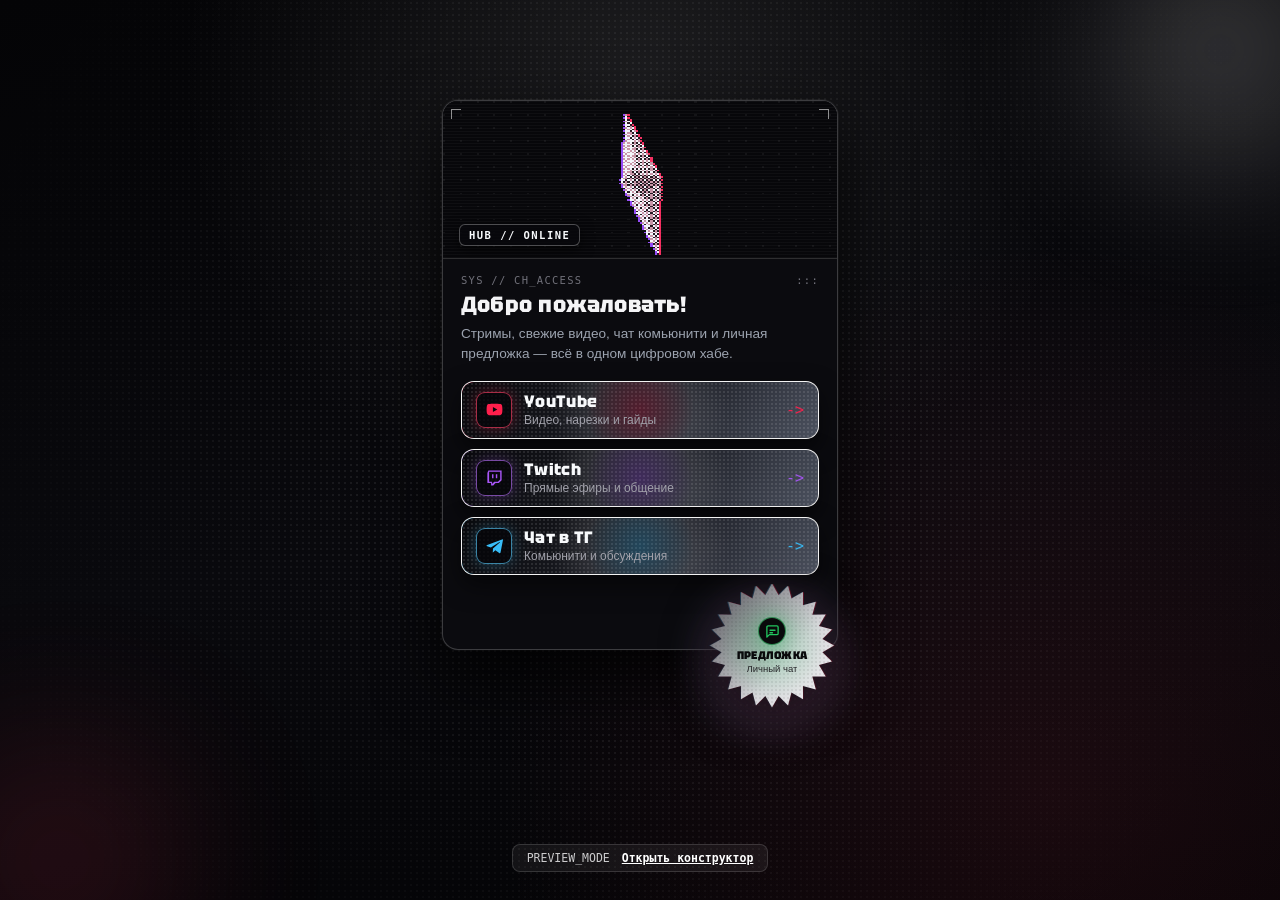
==== commit 2e474f66: "Use bold cyber Tektur font in Mini App and add preview PNG ignore rule" ====
--- a/docs/index.html
+++ b/docs/index.html
@@ -4,6 +4,9 @@
   <meta charset="UTF-8" />
   <meta name="viewport" content="width=device-width, initial-scale=1.0, maximum-scale=1.0, user-scalable=no, viewport-fit=cover" />
   <title>Меню канала</title>
+  <link rel="preconnect" href="https://fonts.googleapis.com" />
+  <link rel="preconnect" href="https://fonts.gstatic.com" crossorigin />
+  <link href="https://fonts.googleapis.com/css2?family=Tektur:wght@600;700;800;900&display=swap" rel="stylesheet" />
   <script src="https://telegram.org/js/telegram-web-app.js"></script>
   <link rel="stylesheet" href="./styles.css" />
 </head>
--- a/docs/styles.css
+++ b/docs/styles.css
@@ -113,14 +113,15 @@
   display: flex;
   flex-direction: column;
   align-items: center;
-  justify-content: center;
-  padding: max(16px, env(safe-area-inset-top)) 16px max(28px, env(safe-area-inset-bottom));
+  justify-content: flex-start;
+  padding: max(18px, env(safe-area-inset-top)) 16px max(28px, env(safe-area-inset-bottom));
 }
 
 .card-wrapper {
   position: relative;
   width: 100%;
   max-width: 396px;
+  margin: auto 0;
 }
 
 .card-wrapper.has-starburst {
@@ -266,10 +267,11 @@
 
 .brand-title {
   margin: 0 0 6px;
-  font-size: 21px;
-  line-height: 1.22;
+  font-family: "Tektur", -apple-system, BlinkMacSystemFont, "Segoe UI", Roboto, sans-serif;
+  font-size: 22px;
+  line-height: 1.18;
   font-weight: 800;
-  letter-spacing: -0.02em;
+  letter-spacing: 0.01em;
 }
 
 .brand-subtitle {
@@ -465,6 +467,42 @@
   --ripple-tint: rgba(255, 255, 255, 0.92);
 }
 
+.fx-btn--accent-donate {
+  --accent-color: #f59e0b;
+  --accent-glow: rgba(245, 158, 11, 0.38);
+  --ripple-tint: rgba(252, 211, 77, 0.94);
+}
+
+.fx-btn--accent-discord {
+  --accent-color: #6366f1;
+  --accent-glow: rgba(99, 102, 241, 0.38);
+  --ripple-tint: rgba(165, 180, 252, 0.94);
+}
+
+.fx-btn--accent-tiktok {
+  --accent-color: #ff0050;
+  --accent-glow: rgba(255, 0, 80, 0.36);
+  --ripple-tint: rgba(255, 110, 155, 0.94);
+}
+
+.fx-btn--accent-kick {
+  --accent-color: #53fc18;
+  --accent-glow: rgba(83, 252, 24, 0.34);
+  --ripple-tint: rgba(160, 255, 130, 0.94);
+}
+
+.fx-btn--accent-vk {
+  --accent-color: #3b82f6;
+  --accent-glow: rgba(59, 130, 246, 0.36);
+  --ripple-tint: rgba(147, 197, 253, 0.94);
+}
+
+.fx-btn--accent-instagram {
+  --accent-color: #ec4899;
+  --accent-glow: rgba(236, 72, 153, 0.36);
+  --ripple-tint: rgba(249, 168, 212, 0.94);
+}
+
 .fx-btn__icon {
   flex: 0 0 auto;
   width: 36px;
@@ -496,10 +534,11 @@
 }
 
 .fx-btn__title {
-  font-size: 15.5px;
-  font-weight: 750;
-  line-height: 1.2;
-  letter-spacing: -0.01em;
+  font-family: "Tektur", -apple-system, BlinkMacSystemFont, "Segoe UI", Roboto, sans-serif;
+  font-size: 16.5px;
+  font-weight: 800;
+  line-height: 1.18;
+  letter-spacing: 0.02em;
 }
 
 .fx-btn__sub {
@@ -585,6 +624,7 @@
 }
 
 .fx-btn--starburst .fx-btn__title {
+  font-family: "Tektur", -apple-system, BlinkMacSystemFont, "Segoe UI", Roboto, sans-serif;
   font-size: 11px;
   font-weight: 900;
   letter-spacing: 0.04em;
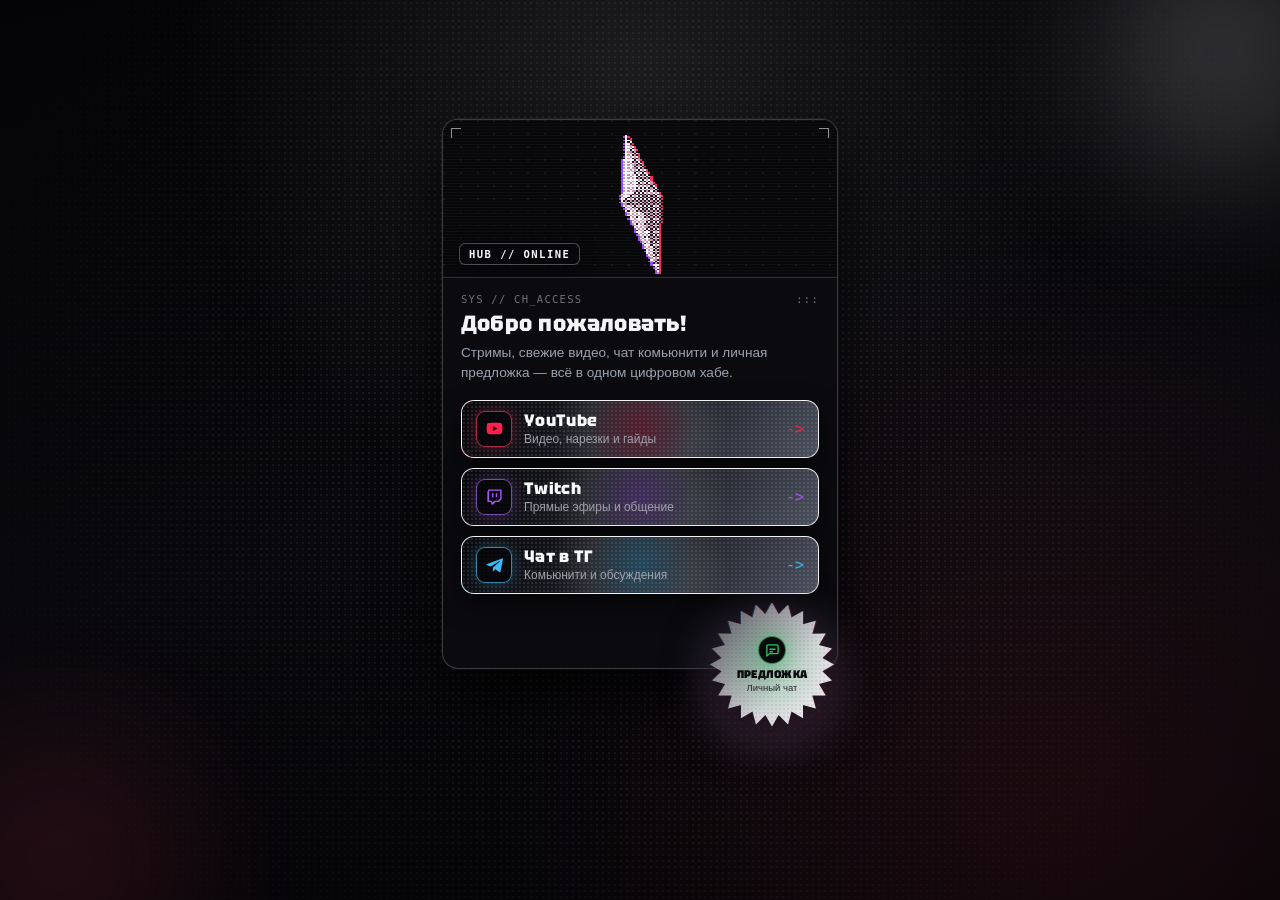
==== commit 6f3fcdab: "Remove preview footer completely from Mini App and bust cache" ====
--- a/docs/index.html
+++ b/docs/index.html
@@ -8,7 +8,7 @@
   <link rel="preconnect" href="https://fonts.gstatic.com" crossorigin />
   <link href="https://fonts.googleapis.com/css2?family=Tektur:wght@600;700;800;900&display=swap" rel="stylesheet" />
   <script src="https://telegram.org/js/telegram-web-app.js"></script>
-  <link rel="stylesheet" href="./styles.css" />
+  <link rel="stylesheet" href="./styles.css?v=20261125" />
 </head>
 <body class="bg-cyber-void card-dark">
   <div class="ambient-bg" aria-hidden="true">
@@ -70,13 +70,8 @@
 
       <div class="starburst-dock" id="starburstDock"></div>
     </section>
-
-    <footer class="miniapp-footer" id="previewBar" hidden>
-      <span>PREVIEW_MODE</span>
-      <a href="./editor.html" class="footer-link">Открыть конструктор</a>
-    </footer>
   </main>
 
-  <script src="./app.js"></script>
+  <script src="./app.js?v=20261125"></script>
 </body>
 </html>
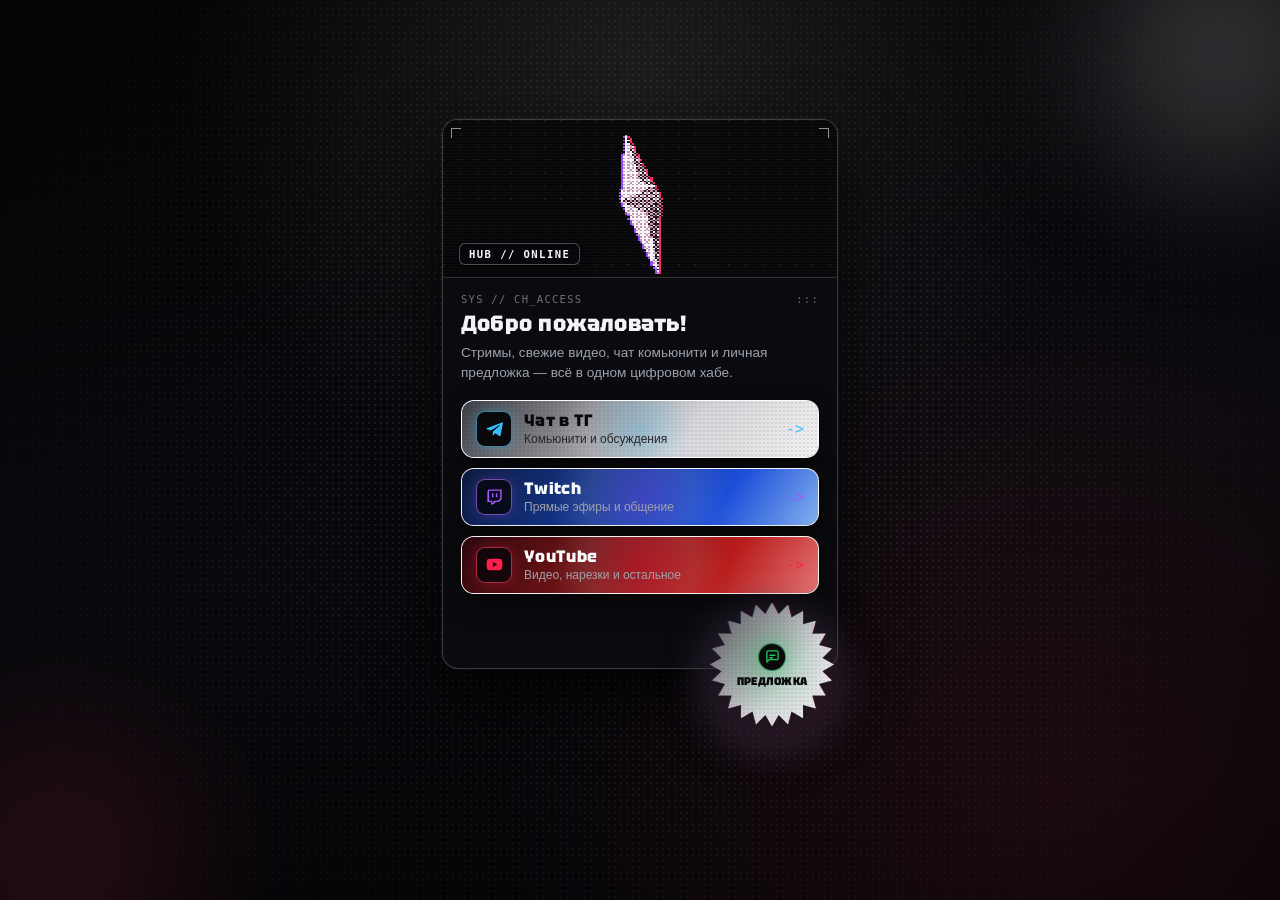
==== commit d83e2752: "Speed up Mini App startup: inline initial config, async font, background refresh" ====
--- a/docs/index.html
+++ b/docs/index.html
@@ -6,9 +6,11 @@
   <title>Меню канала</title>
   <link rel="preconnect" href="https://fonts.googleapis.com" />
   <link rel="preconnect" href="https://fonts.gstatic.com" crossorigin />
-  <link href="https://fonts.googleapis.com/css2?family=Tektur:wght@600;700;800;900&display=swap" rel="stylesheet" />
+  <link href="https://fonts.googleapis.com/css2?family=Tektur:wght@600;700;800;900&display=swap" rel="stylesheet" media="print" onload="this.media='all'" />
+  <noscript><link href="https://fonts.googleapis.com/css2?family=Tektur:wght@600;700;800;900&display=swap" rel="stylesheet" /></noscript>
   <script src="https://telegram.org/js/telegram-web-app.js"></script>
-  <link rel="stylesheet" href="./styles.css?v=20261125" />
+  <link rel="stylesheet" href="./styles.css?v=20261126" />
+  <link rel="preload" as="script" href="./app.js?v=20261126" />
 </head>
 <body class="bg-cyber-void card-dark">
   <div class="ambient-bg" aria-hidden="true">
@@ -72,6 +74,7 @@
     </section>
   </main>
 
-  <script src="./app.js?v=20261125"></script>
+  <script id="initialConfig" type="application/json">{"brandTitle":"Добро пожаловать!","subtitle":"Стримы, свежие видео, чат комьюнити и личная предложка — всё в одном цифровом хабе.","coverMode":"dither-star","coverBadge":"HUB // ONLINE","coverImage":"","theme":{"bgMode":"cyber-void","cardTone":"dark"},"buttons":[{"id":"suggest","title":"ПРЕДЛОЖКА","subtitle":"","url":"https://t.me/kainepc?direct","icon":"suggest","variant":"chrome-silver","accent":"emerald","shape":"starburst","bgImage":""},{"id":"tg_chat","title":"Чат в ТГ","subtitle":"Комьюнити и обсуждения","url":"https://t.me/chatkainepc","icon":"telegram","variant":"chrome-silver","accent":"telegram","shape":"pill","bgImage":""},{"id":"twitch","title":"Twitch","subtitle":"Прямые эфиры и общение","url":"https://www.twitch.tv/k0lrn","icon":"twitch","variant":"chrome-blue","accent":"twitch","shape":"pill","bgImage":""},{"id":"youtube","title":"YouTube","subtitle":"Видео, нарезки и остальное","url":"https://www.youtube.com/@KAINEPC","icon":"youtube","variant":"chrome-red","accent":"youtube","shape":"pill","bgImage":""}]}</script>
+  <script src="./app.js?v=20261126"></script>
 </body>
 </html>
